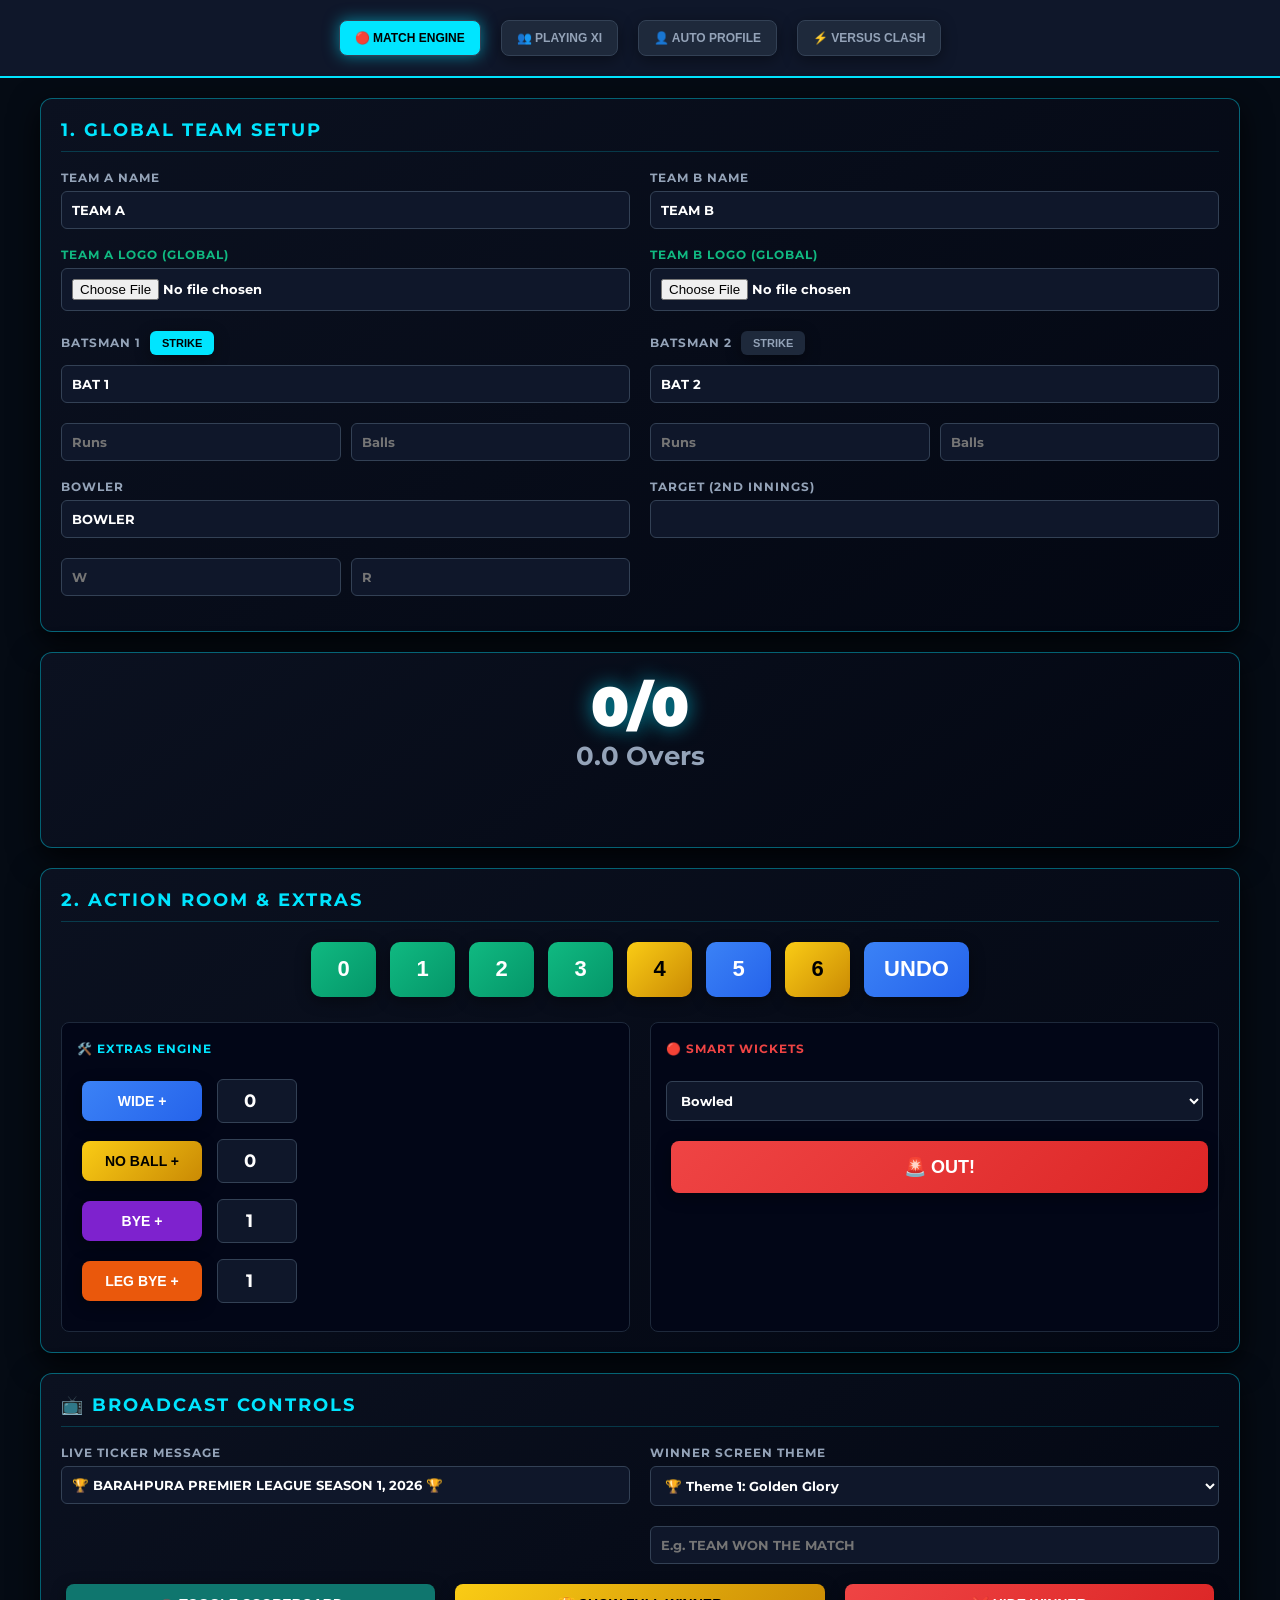
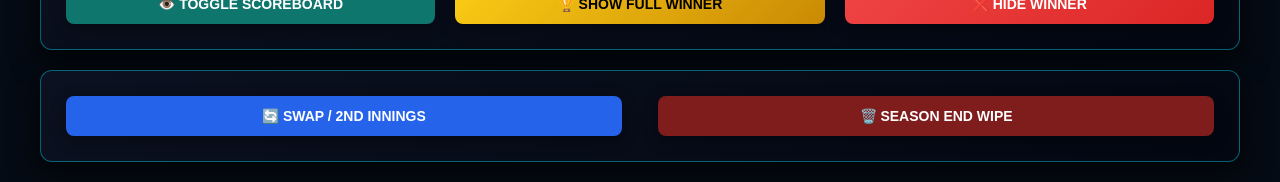
==== admin.html @ 0c788fe1 "Update admin.html" ====
<!DOCTYPE html>
<html>
<head>
<meta charset="UTF-8">
<meta name="viewport" content="width=device-width, initial-scale=1.0">
<title>BPL Director | V29 Syndicate</title>
<style>
@import url('https://fonts.googleapis.com/css2?family=Montserrat:wght@400;700;900&display=swap');
body { background: #050b14; font-family: 'Montserrat', sans-serif; color: #fff; margin: 0; padding: 0; }
.header { background: #0f172a; padding: 15px 20px; text-align: center; border-bottom: 2px solid #00e5ff; display: flex; justify-content: center; gap: 10px; flex-wrap: wrap;}
.tab-btn { background: #1e293b; color: #94a3b8; border: 1px solid #334155; padding: 10px 15px; font-weight: 900; cursor: pointer; border-radius: 8px; transition: 0.3s; text-transform: uppercase; font-size: 12px;}
.tab-btn.active { background: #00e5ff; color: #000; box-shadow: 0 0 15px rgba(0,229,255,0.5); }
.container { max-width: 1200px; margin: 20px auto; padding: 0 20px; }
.tab-content { display: none; } .tab-content.active { display: block; animation: fadeIn 0.3s; }
@keyframes fadeIn { from { opacity: 0; transform: translateY(10px); } to { opacity: 1; transform: translateY(0); } }

.card { background: linear-gradient(145deg, #0b1120, #030712); padding: 20px; border-radius: 12px; margin-bottom: 20px; border: 1px solid rgba(0, 229, 255, 0.4); box-shadow: 0 10px 30px rgba(0,0,0,0.8); }
h2 { margin-top: 0; color: #00e5ff; text-transform: uppercase; letter-spacing: 2px; border-bottom: 1px solid rgba(0, 229, 255, 0.2); padding-bottom: 10px; font-size: 18px; }
label { font-size: 12px; color: #94a3b8; text-transform: uppercase; font-weight: 700; letter-spacing: 1px; }
input, select { width: 100%; padding: 10px; margin-top: 5px; margin-bottom: 15px; background: #0f172a; color: #fff; border: 1px solid #334155; border-radius: 6px; font-weight: bold; box-sizing: border-box; font-family: 'Montserrat', sans-serif;}
.grid { display: grid; grid-template-columns: 1fr 1fr; gap: 20px; }
button { padding: 12px; margin: 5px; font-size: 14px; font-weight: 900; cursor: pointer; border: none; border-radius: 8px; text-transform: uppercase; transition: 0.2s; box-shadow: 0 4px 15px rgba(0,0,0,0.4); }
.runBtn { width: 65px; height: 55px; font-size: 22px; border-radius: 10px; }
.green { background: linear-gradient(135deg, #10b981, #059669); color: #fff; }
.red { background: linear-gradient(135deg, #ef4444, #dc2626); color: #fff; }
.blue { background: linear-gradient(135deg, #3b82f6, #2563eb); color: #fff; }
.gold { background: linear-gradient(135deg, #facc15, #ca8a04); color: #000; }
.scoreBox { font-size: 55px; font-weight: 900; color: #fff; text-shadow: 0 0 20px rgba(0, 229, 255, 0.6); }
.badge { background: #1e293b; color: #94a3b8; padding: 6px 12px; border-radius: 6px; font-size: 11px; cursor: pointer; border: none; }
.badge.active { background: #00e5ff; color: #000; }
.over-log { display: inline-block; padding: 5px 10px; background: #000; margin: 2px; border-radius: 5px; font-weight: bold; border: 1px solid #334155; }
.flex-row { display: flex; align-items: center; gap: 10px; margin-bottom: 10px; }
.flex-row input { margin: 0; width: 80px; text-align: center; font-size: 18px; }
.player-row { display: grid; grid-template-columns: 2fr 1fr; gap: 10px; align-items: center; background: #0f172a; padding: 10px; border-radius: 8px; margin-bottom: 10px; border: 1px solid #1e293b;}
.player-row input { margin-bottom: 0; }
.auto-fetch-box { background: rgba(0, 229, 255, 0.1); border: 2px dashed #00e5ff; padding: 15px; border-radius: 8px; margin-bottom: 15px; text-align: center; }
</style>
</head>
<body>

<div class="header">
    <button class="tab-btn active" onclick="switchTab('tab-live')">🔴 Match Engine</button>
    <button class="tab-btn" onclick="switchTab('tab-xi')">👥 Playing XI</button>
    <button class="tab-btn" onclick="switchTab('tab-profile')">👤 Auto Profile</button>
    <button class="tab-btn" onclick="switchTab('tab-vs')">⚡ Versus Clash</button>
</div>

<div class="container">

<!-- TAB 1: LIVE MATCH ENGINE -->
<div id="tab-live" class="tab-content active">
    <div class="card">
        <h2>1. Global Team Setup</h2>
        <div class="grid">
            <div><label>Team A Name</label><input id="teamA"><label style="color:#10b981;">Team A Logo (Global)</label><input type="file" id="teamALogo" accept="image/*"></div>
            <div><label>Team B Name</label><input id="teamB"><label style="color:#10b981;">Team B Logo (Global)</label><input type="file" id="teamBLogo" accept="image/*"></div>
        </div>
        <div class="grid">
            <div><label>Batsman 1 <button id="btnStrike1" class="badge active" onclick="setStrike(1)">STRIKE</button></label><input id="b1Name"><div style="display:flex; gap:10px;"><input id="b1Runs" type="number" placeholder="Runs"><input id="b1Balls" type="number" placeholder="Balls"></div></div>
            <div><label>Batsman 2 <button id="btnStrike2" class="badge" onclick="setStrike(2)">STRIKE</button></label><input id="b2Name"><div style="display:flex; gap:10px;"><input id="b2Runs" type="number" placeholder="Runs"><input id="b2Balls" type="number" placeholder="Balls"></div></div>
        </div>
        <div class="grid">
            <div><label>Bowler</label><input id="bowler"><div style="display:flex; gap:10px;"><input id="bowlerWickets" type="number" placeholder="W"><input id="bowlerRuns" type="number" placeholder="R"></div></div>
            <div><label>Target (2nd Innings)</label><input id="target" type="number"></div>
        </div>
    </div>

    <div class="card" style="text-align: center;">
        <div class="scoreBox" id="score">0/0</div>
        <div id="overs" style="font-size:26px; color:#94a3b8; font-weight:bold;">0.0 Overs</div>
        <div id="thisOver" style="margin-top:15px; min-height: 40px;"></div>
    </div>

    <div class="card">
        <h2>2. Action Room & Extras</h2>
        <div style="text-align: center; margin-bottom: 20px;">
            <button class="runBtn green" onclick="addRun(0)">0</button>
            <button class="runBtn green" onclick="addRun(1)">1</button>
            <button class="runBtn green" onclick="addRun(2)">2</button>
            <button class="runBtn green" onclick="addRun(3)">3</button>
            <button class="runBtn gold" onclick="addRun(4)">4</button>
            <button class="runBtn blue" onclick="addRun(5)">5</button>
            <button class="runBtn gold" onclick="addRun(6)">6</button>
            <button class="runBtn blue" style="width:auto; padding: 0 20px;" onclick="undoBall()">UNDO</button>
        </div>
        <div class="grid">
            <div style="background: #020617; padding: 15px; border-radius: 8px; border: 1px solid #1e293b;">
                <label style="color:#00e5ff;">🛠️ Extras Engine</label><br><br>
                <div class="flex-row"><button class="blue" style="width: 120px;" onclick="addSmartExtra('WD')">WIDE +</button><input type="number" id="inWD" value="0"></div>
                <div class="flex-row"><button class="gold" style="width: 120px;" onclick="addSmartExtra('NB')">NO BALL +</button><input type="number" id="inNB" value="0"></div>
                <div class="flex-row"><button class="blue" style="background:#7e22ce; width: 120px;" onclick="addSmartExtra('B')">BYE +</button><input type="number" id="inB" value="1"></div>
                <div class="flex-row"><button class="blue" style="background:#ea580c; width: 120px;" onclick="addSmartExtra('LB')">LEG BYE +</button><input type="number" id="inLB" value="1"></div>
            </div>
            <div style="background: #020617; padding: 15px; border-radius: 8px; border: 1px solid #1e293b;">
                <label style="color:#ef4444;">🔴 Smart Wickets</label><br><br>
                <select id="wicketTypeBox"><option value="BOWLED">Bowled</option><option value="CAUGHT">Caught</option><option value="LBW">LBW</option><option value="STUMPED">Stumped</option><option value="RUN OUT">Run Out</option><option value="RETIRED HURT">Retired Hurt</option></select>
                <button class="red" style="width: 100%; padding: 15px; font-size: 18px;" onclick="processWicket()">🚨 OUT!</button>
            </div>
        </div>
    </div>

    <div class="card">
        <h2>📺 Broadcast Controls</h2>
        <div class="grid">
            <div><label>Live Ticker Message</label><input id="tickerText"></div>
            <div>
                <label>WINNER SCREEN THEME</label>
                <select id="winnerTheme" onchange="matchData.winnerTheme = this.value; saveData();">
                    <option value="gold">🏆 Theme 1: Golden Glory</option>
                    <option value="cyber">🔵 Theme 2: Cyber Strike</option>
                    <option value="fire">🔴 Theme 3: Crimson Hellfire</option>
                </select>
                <input id="winnerText" placeholder="E.g. TEAM WON THE MATCH">
            </div>
        </div>
        <div style="display:flex; justify-content:space-between; flex-wrap: wrap; gap:10px;">
            <button class="blue" style="flex:1; background:#0f766e;" onclick="toggleScoreboard()">👁️ TOGGLE SCOREBOARD</button>
            <button class="gold" style="flex:1;" onclick="toggleFlag('showWinner', true)">🏆 SHOW FULL WINNER</button>
            <button class="red" style="flex:1;" onclick="toggleFlag('showWinner', false)">❌ HIDE WINNER</button>
        </div>
    </div>

    <div class="card" style="display:flex; justify-content:space-between;">
        <button class="green" style="width:48%; background:#2563eb;" onclick="startSecondInnings()">🔄 SWAP / 2ND INNINGS</button>
        <button class="red" style="width:48%; background:#7f1d1d;" onclick="seasonEndWipe()">🗑️ SEASON END WIPE</button>
    </div>
</div>

<!-- TAB 2: PLAYING XI -->
<div id="tab-xi" class="tab-content">
    <div class="card">
        <h2>Custom Header Text</h2>
        <input id="xiTopText" placeholder="E.g. TEAM PLAYING XI">
    </div>
    <div class="card">
        <div style="display:flex; justify-content:space-between; align-items:center;">
            <h2>Team A - Playing XI</h2>
            <div><button class="blue" onclick="toggleFlag('showXiA', true)">SHOW TEAM A</button></div>
        </div>
        <div id="xiA-container"></div>
    </div>
    <div class="card">
        <div style="display:flex; justify-content:space-between; align-items:center;">
            <h2>Team B - Playing XI</h2>
            <div><button class="blue" onclick="toggleFlag('showXiB', true)">SHOW TEAM B</button></div>
        </div>
        <div id="xiB-container"></div>
    </div>
    <button class="red" style="width:100%;" onclick="toggleFlag('showXiA', false); toggleFlag('showXiB', false);">❌ HIDE PLAYING XI</button>
</div>

<!-- TAB 3: PRO PROFILE -->
<div id="tab-profile" class="tab-content">
    <div class="card">
        <div style="display:flex; justify-content:space-between; align-items:center;">
            <h2>Pro Profile (Auto-Fetch Matrix)</h2>
            <div><button class="blue" onclick="toggleFlag('showProfile', true)">SHOW PROFILE</button><button class="red" onclick="toggleFlag('showProfile', false)">HIDE</button></div>
        </div>
        
        <div class="auto-fetch-box">
            <label style="color:#00e5ff; font-size:14px;">⚡ AUTO-FETCH FROM PLAYING XI ⚡</label>
            <select id="autoPlayerSelect" style="background:#020617; border-color:#00e5ff;" onchange="autoFillProfile(this.value)">
                <option value="">-- SELECT PLAYER TO AUTO FILL --</option>
            </select>
        </div>

        <div class="grid">
            <div>
                <label>Player Name (Auto-filled or Custom)</label><input id="profName">
                <label>Manual Photo Override (Optional)</label><input type="file" id="profImg" accept="image/*">
            </div>
            <div>
                <label>Stat 1</label><input id="profS1L" placeholder="Label"><input id="profS1V" placeholder="Value">
                <label>Stat 2</label><input id="profS2L" placeholder="Label"><input id="profS2V" placeholder="Value">
                <label>Stat 3</label><input id="profS3L" placeholder="Label"><input id="profS3V" placeholder="Value">
            </div>
        </div>
    </div>
</div>

<!-- TAB 4: VERSUS CLASH -->
<div id="tab-vs" class="tab-content">
    <div class="card">
         <div style="display:flex; justify-content:space-between; align-items:center;">
            <h2>Versus Clash Engine (Fully Custom)</h2>
            <div><button class="blue" onclick="toggleFlag('showVs', true)">SHOW CLASH</button><button class="red" onclick="toggleFlag('showVs', false)">HIDE</button></div>
        </div>
        <div align="center" style="margin-bottom: 15px;"><label>Center Title</label><input id="vsTitle" placeholder="E.g. CAPTAINS" style="width:50%;"></div>
        <div class="grid">
            <div style="background:#1e293b; padding:15px; border-radius:8px;">
                <h3 style="color:#a855f7;">LEFT SIDE</h3>
                <label>Custom Team Name</label><input id="vsTeamLName" placeholder="Leave blank for Global Team A">
                <label>Custom Team Logo</label><input type="file" id="vsLogoL" accept="image/*">
                <hr style="border-color:#334155; margin:15px 0;">
                <label>Player Name</label><input id="vsLeftName">
                <label>Player Photo</label><input type="file" id="vsLeftImg" accept="image/*">
            </div>
            <div style="background:#1e293b; padding:15px; border-radius:8px;">
                <h3 style="color:#ef4444;">RIGHT SIDE</h3>
                <label>Custom Team Name</label><input id="vsTeamRName" placeholder="Leave blank for Global Team B">
                <label>Custom Team Logo</label><input type="file" id="vsLogoR" accept="image/*">
                <hr style="border-color:#334155; margin:15px 0;">
                <label>Player Name</label><input id="vsRightName">
                <label>Player Photo</label><input type="file" id="vsRightImg" accept="image/*">
            </div>
        </div>
    </div>
</div>

</div>

<script>
const DB_KEY = "BPL_SYNDICATE_V29"; 
let defaultData = { 
    teamA: "TEAM A", teamB: "TEAM B", teamALogo: "", teamBLogo: "", 
    score: 0, wickets: 0, balls: 0, target: 0, innings: 1, thisOver: [], history: [], 
    b1Name: "BAT 1", b1Runs: 0, b1Balls: 0, b2Name: "BAT 2", b2Runs: 0, b2Balls: 0, onStrike: 1, 
    bowler: "BOWLER", bowlerRuns: 0, bowlerWickets: 0, flashEvent: "", flashId: 0, 
    winnerText: "", showWinner: false, winnerTheme: "gold", showScoreboard: true, tickerText: "🏆 BARAHPURA PREMIER LEAGUE SEASON 1, 2026 🏆",
    
    showXiA: false, showXiB: false, xiTopText: "TEAM PLAYING XI",
    xiA: Array(11).fill({name: "", img: ""}), xiB: Array(11).fill({name: "", img: ""}),
    
    showProfile: false, profName: "BABAR", profImg: "", profS1L: "MATCHES", profS1V: "0", profS2L: "RUNS", profS2V: "0", profS3L: "STRIKE RATE", profS3V: "0",
    
    showVs: false, vsTitle: "CAPTAINS", vsTeamLName: "", vsLogoL: "", vsLeftName: "", vsLeftImg: "", vsTeamRName: "", vsLogoR: "", vsRightName: "", vsRightImg: ""
};

let matchData;
try { let saved = localStorage.getItem(DB_KEY); matchData = saved ? JSON.parse(saved) : JSON.parse(JSON.stringify(defaultData)); } catch(e) { matchData = JSON.parse(JSON.stringify(defaultData)); }

function saveData() { try { localStorage.setItem(DB_KEY, JSON.stringify(matchData)); } catch(e) { alert("🚨 Error: Storage Limit Reached!"); } }

function switchTab(tabId) {
    document.querySelectorAll('.tab-content').forEach(t => t.classList.remove('active'));
    document.querySelectorAll('.tab-btn').forEach(t => t.classList.remove('active'));
    document.getElementById(tabId).classList.add('active');
    event.currentTarget.classList.add('active');
    
    // Auto-populate the dropdown when Profile tab opens
    if(tabId === 'tab-profile') populateProfileDropdown();
}

// 💥 AUTO-FETCH MATRIX LOGIC 💥
function populateProfileDropdown() {
    let sel = document.getElementById("autoPlayerSelect");
    let html = `<option value="">-- SELECT PLAYER TO AUTO FILL --</option>`;
    matchData.xiA.forEach((p, i) => { if(p.name) html += `<option value="A-${i}">${matchData.teamA} - ${p.name}</option>`; });
    matchData.xiB.forEach((p, i) => { if(p.name) html += `<option value="B-${i}">${matchData.teamB} - ${p.name}</option>`; });
    sel.innerHTML = html;
}

function autoFillProfile(val) {
    if(!val) return;
    let parts = val.split('-');
    let team = parts[0]; let index = parseInt(parts[1]);
    let player = (team === 'A') ? matchData.xiA[index] : matchData.xiB[index];
    
    if(player) {
        matchData.profName = player.name;
        matchData.profImg = player.img; // Copies base64 directly
        document.getElementById("profName").value = player.name;
        saveData();
    }
}

// Compression Engine
function compressImage(file, callback, maxSize=250) {
    const reader = new FileReader(); reader.onload = (e) => {
        const img = new Image(); img.onload = () => {
            const canvas = document.createElement("canvas"); let w = img.width, h = img.height;
            if(w > h && w > maxSize) { h *= maxSize / w; w = maxSize; } else if (h > maxSize) { w *= maxSize / h; h = maxSize; }
            canvas.width = w; canvas.height = h; canvas.getContext("2d").drawImage(img, 0, 0, w, h);
            callback(canvas.toDataURL("image/webp", 0.6));
        }; img.src = e.target.result;
    }; reader.readAsDataURL(file);
}

function renderXiInputs() {
    ['A', 'B'].forEach(t => {
        let html = "";
        for(let i=0; i<11; i++) { html += `<div class="player-row"><input type="text" placeholder="Player ${i+1}" value="${matchData['xi'+t][i].name}" oninput="updateXi('${t}', ${i}, 'name', this.value)"><input type="file" accept="image/*" onchange="handleXiImg(this, '${t}', ${i})"></div>`; }
        document.getElementById(`xi${t}-container`).innerHTML = html;
    });
}
function updateXi(team, index, key, value) { matchData['xi'+team][index][key] = value; saveData(); }
function handleXiImg(input, team, index) { if(input.files[0]) compressImage(input.files[0], (base64) => { updateXi(team, index, 'img', base64); }, 150); }

function saveHistory() { 
    let snap = JSON.parse(JSON.stringify(matchData)); delete snap.history; 
    snap.xiA = []; snap.xiB = []; snap.profImg = ""; snap.vsLeftImg = ""; snap.vsRightImg = ""; snap.teamALogo = ""; snap.teamBLogo = ""; snap.vsLogoL = ""; snap.vsLogoR = "";
    matchData.history.push(snap); if(matchData.history.length > 8) matchData.history.shift(); 
}

function getOvers() { return Math.floor(matchData.balls / 6) + "." + (matchData.balls % 6); }
function rotateStrike() { matchData.onStrike = matchData.onStrike === 1 ? 2 : 1; }
function triggerAnimation(type) { matchData.flashEvent = type; matchData.flashId = Date.now(); }
function checkAndClearOver() { let legal = matchData.thisOver.filter(b => !String(b).includes("WD") && !String(b).includes("NB")).length; if (legal >= 6) matchData.thisOver = []; }

function addRun(run) { saveHistory(); checkAndClearOver(); run = parseInt(run); matchData.score += run; matchData.bowlerRuns += run; matchData.balls++; matchData.thisOver.push(run); if(matchData.onStrike === 1) { matchData.b1Runs += run; matchData.b1Balls++; } else { matchData.b2Runs += run; matchData.b2Balls++; } if(run === 4 || run === 6) triggerAnimation(run); if(run % 2 !== 0) rotateStrike(); if(matchData.balls > 0 && matchData.balls % 6 === 0) rotateStrike(); updateUI(); }
function processWicket() { saveHistory(); checkAndClearOver(); let wType = document.getElementById("wicketTypeBox").value; matchData.wickets++; matchData.balls++; matchData.thisOver.push("W"); if(matchData.onStrike === 1) matchData.b1Balls++; else matchData.b2Balls++; if(wType !== "RUN OUT" && wType !== "RETIRED HURT") matchData.bowlerWickets++; triggerAnimation(wType); if(matchData.balls > 0 && matchData.balls % 6 === 0) rotateStrike(); updateUI(); }
function addSmartExtra(type) { saveHistory(); checkAndClearOver(); let extraRuns = parseInt(document.getElementById("in" + type).value) || 0; if(type === 'WD') { let total = 1 + extraRuns; matchData.score += total; matchData.bowlerRuns += total; matchData.thisOver.push(extraRuns > 0 ? `WD+${extraRuns}` : `WD`); if(extraRuns % 2 !== 0) rotateStrike(); triggerAnimation('WIDE'); } else if(type === 'NB') { let total = 1 + extraRuns; matchData.score += total; matchData.bowlerRuns += total; matchData.thisOver.push(extraRuns > 0 ? `NB+${extraRuns}` : `NB`); if(extraRuns % 2 !== 0) rotateStrike(); triggerAnimation('NO BALL'); } else if(type === 'B' || type === 'LB') { matchData.score += extraRuns; matchData.balls++; matchData.thisOver.push(`${extraRuns}${type}`); if(matchData.onStrike === 1) matchData.b1Balls++; else matchData.b2Balls++; if(extraRuns % 2 !== 0) rotateStrike(); if(matchData.balls > 0 && matchData.balls % 6 === 0) rotateStrike(); } updateUI(); }
function undoBall() { if(matchData.history.length === 0) return; let hist = matchData.history; let old = { teamALogo: matchData.teamALogo, teamBLogo: matchData.teamBLogo, xiA: matchData.xiA, xiB: matchData.xiB, profImg: matchData.profImg, vsLeftImg: matchData.vsLeftImg, vsRightImg: matchData.vsRightImg, vsLogoL: matchData.vsLogoL, vsLogoR: matchData.vsLogoR }; matchData = hist.pop(); Object.assign(matchData, old); matchData.history = hist; updateUI(); }

function startSecondInnings() { if(!confirm("Start 2nd Innings?")) return; saveHistory(); let tA = matchData.teamA, tB = matchData.teamB, lA = matchData.teamALogo, lB = matchData.teamBLogo; matchData.teamA = tB; matchData.teamB = tA; matchData.teamALogo = lB; matchData.teamBLogo = lA; matchData.target = matchData.score + 1; matchData.score = 0; matchData.wickets = 0; matchData.balls = 0; matchData.b1Runs = 0; matchData.b1Balls = 0; matchData.b2Runs = 0; matchData.b2Balls = 0; matchData.bowlerRuns = 0; matchData.bowlerWickets = 0; matchData.innings = 2; matchData.thisOver = []; matchData.showWinner = false; updateUI(); }
function seasonEndWipe() { if(confirm("🚨 WARNING: Season End Data Wipe. Pakka?")) { localStorage.clear(); location.reload(); } }

function setStrike(n) { matchData.onStrike = n; updateUI(); }
function toggleScoreboard() { matchData.showScoreboard = !matchData.showScoreboard; updateUI(); }
function toggleFlag(flag, state) { if(state && (flag === 'showXiA' || flag === 'showXiB' || flag === 'showVs' || flag === 'showWinner' || flag === 'showProfile')) { matchData.showXiA = false; matchData.showXiB = false; matchData.showVs = false; matchData.showWinner = false; matchData.showProfile = false; } matchData[flag] = state; updateUI(); }

function updateUI() {
    document.getElementById("score").innerText = matchData.score + "/" + matchData.wickets;
    document.getElementById("overs").innerText = getOvers() + " Overs";
    let html = ""; matchData.thisOver.forEach(b => html += `<span class="over-log">${b}</span>`); document.getElementById("thisOver").innerHTML = html;
    
    ["teamA", "teamB", "b1Name", "b1Runs", "b1Balls", "b2Name", "b2Runs", "b2Balls", "bowler", "bowlerRuns", "bowlerWickets", "target", "winnerText", "winnerTheme", "tickerText", "xiTopText", "profName", "profS1L", "profS1V", "profS2L", "profS2V", "profS3L", "profS3V", "vsTitle", "vsTeamLName", "vsLeftName", "vsTeamRName", "vsRightName"].forEach(id => { 
        let el = document.getElementById(id); if(el && document.activeElement !== el) el.value = matchData[id] || ""; 
    });
    document.getElementById("btnStrike1").className = matchData.onStrike===1 ? "badge active" : "badge";
    document.getElementById("btnStrike2").className = matchData.onStrike===2 ? "badge active" : "badge";
    saveData();
}

document.addEventListener("DOMContentLoaded", () => {
    updateUI(); renderXiInputs();
    ["teamA", "teamB", "b1Name", "b1Runs", "b1Balls", "b2Name", "b2Runs", "b2Balls", "bowler", "bowlerRuns", "bowlerWickets", "target", "winnerText", "tickerText", "xiTopText", "profName", "profS1L", "profS1V", "profS2L", "profS2V", "profS3L", "profS3V", "vsTitle", "vsTeamLName", "vsLeftName", "vsTeamRName", "vsRightName"].forEach(id => {
        document.getElementById(id).addEventListener("input", e => { matchData[id] = e.target.type === 'number' ? (parseInt(e.target.value)||0) : e.target.value; saveData(); });
    });
    
    ["teamALogo", "teamBLogo", "profImg", "vsLeftImg", "vsRightImg", "vsLogoL", "vsLogoR"].forEach(id => {
        let el = document.getElementById(id); if(!el) return;
        el.addEventListener("change", e => { if(e.target.files[0]) compressImage(e.target.files[0], base64 => { matchData[id] = base64; saveData(); }, 350); });
    });
});
</script>
</body>
</html>
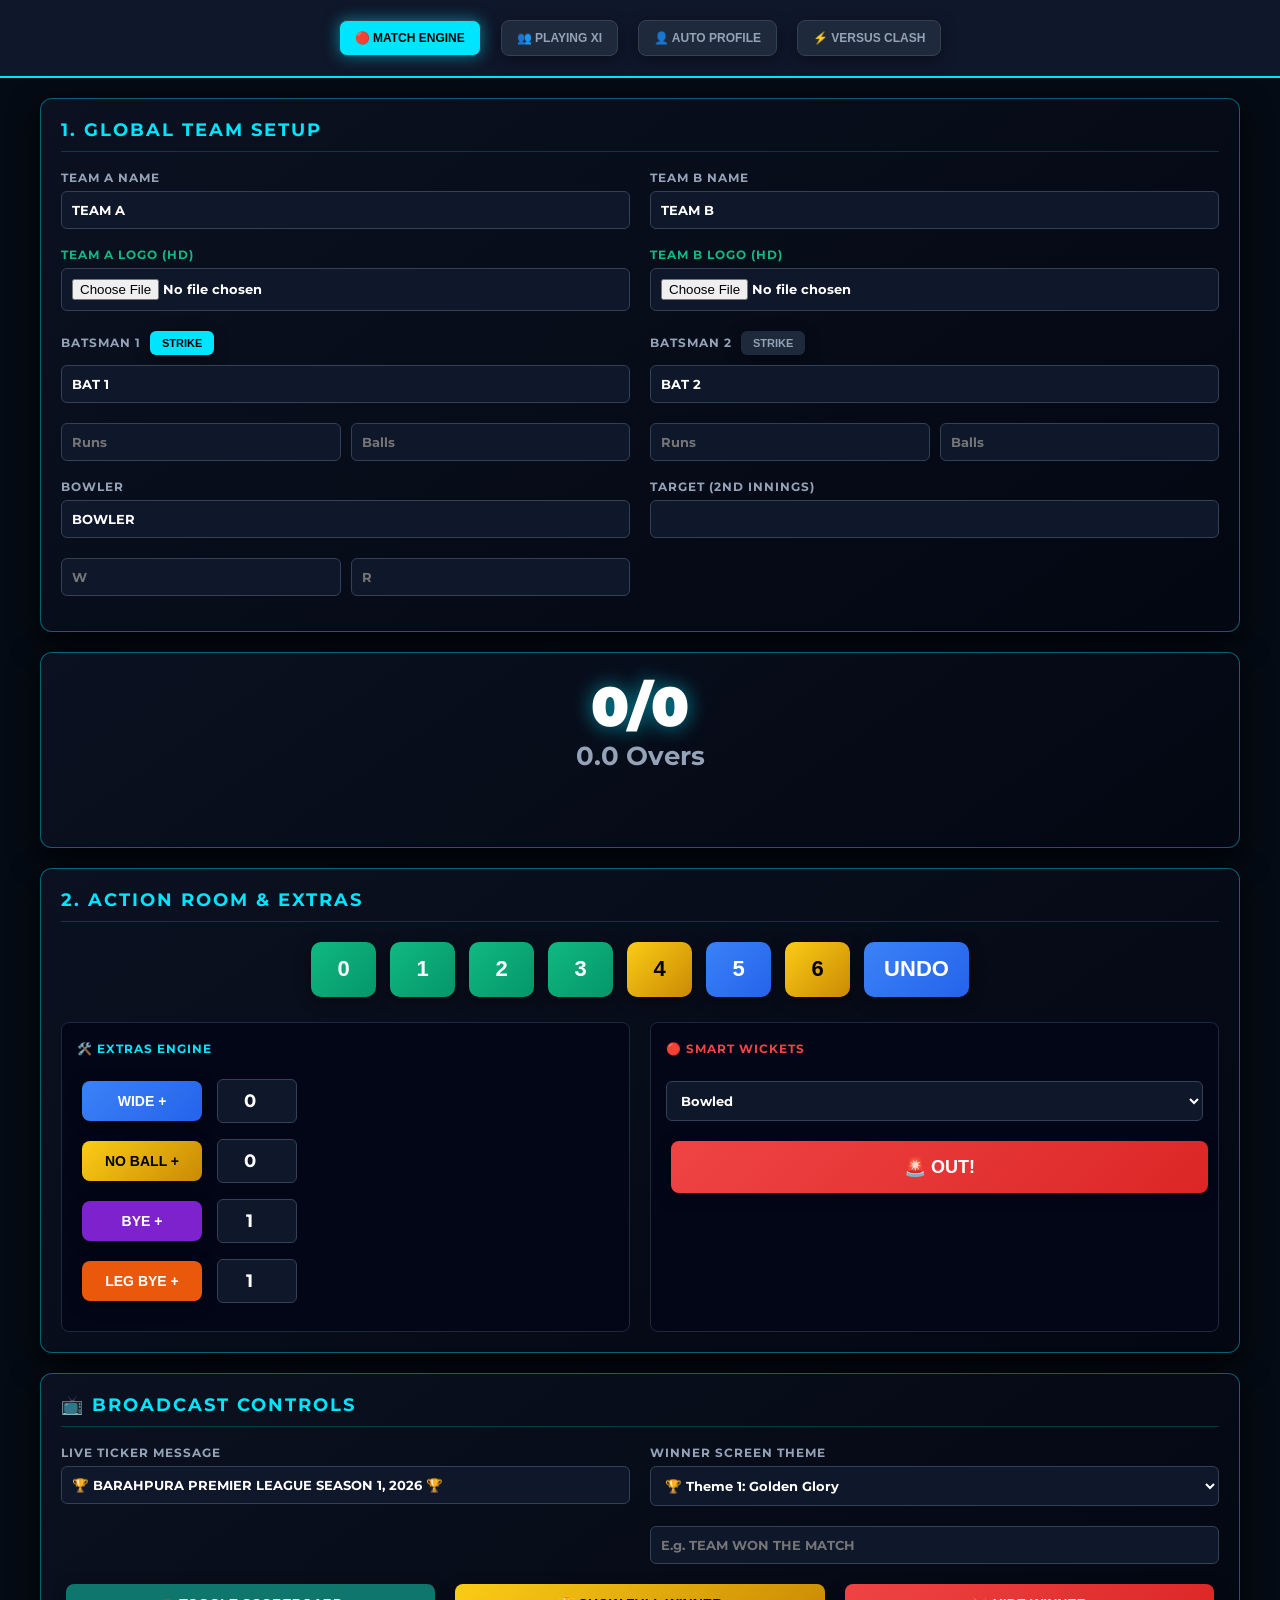
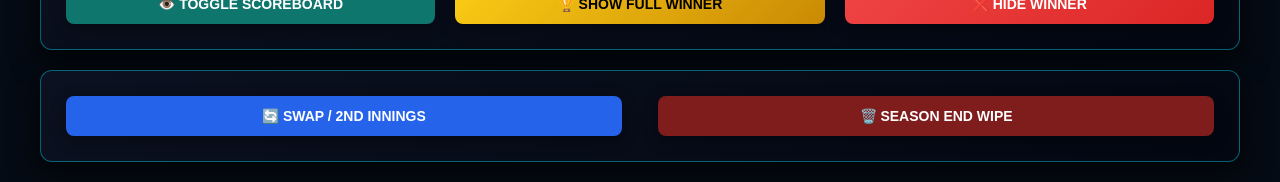
==== commit 56ae76bb: "Update admin.html" ====
--- a/admin.html
+++ b/admin.html
@@ -3,7 +3,7 @@
 <head>
 <meta charset="UTF-8">
 <meta name="viewport" content="width=device-width, initial-scale=1.0">
-<title>BPL Director | V29 Syndicate</title>
+<title>BPL Director | V30 HD Infinity</title>
 <style>
 @import url('https://fonts.googleapis.com/css2?family=Montserrat:wght@400;700;900&display=swap');
 body { background: #050b14; font-family: 'Montserrat', sans-serif; color: #fff; margin: 0; padding: 0; }
@@ -33,7 +33,7 @@
 .flex-row input { margin: 0; width: 80px; text-align: center; font-size: 18px; }
 .player-row { display: grid; grid-template-columns: 2fr 1fr; gap: 10px; align-items: center; background: #0f172a; padding: 10px; border-radius: 8px; margin-bottom: 10px; border: 1px solid #1e293b;}
 .player-row input { margin-bottom: 0; }
-.auto-fetch-box { background: rgba(0, 229, 255, 0.1); border: 2px dashed #00e5ff; padding: 15px; border-radius: 8px; margin-bottom: 15px; text-align: center; }
+.auto-fetch-box { background: rgba(0, 229, 255, 0.1); border: 2px dashed #00e5ff; padding: 15px; border-radius: 8px; margin-bottom: 15px; }
 </style>
 </head>
 <body>
@@ -52,8 +52,8 @@
     <div class="card">
         <h2>1. Global Team Setup</h2>
         <div class="grid">
-            <div><label>Team A Name</label><input id="teamA"><label style="color:#10b981;">Team A Logo (Global)</label><input type="file" id="teamALogo" accept="image/*"></div>
-            <div><label>Team B Name</label><input id="teamB"><label style="color:#10b981;">Team B Logo (Global)</label><input type="file" id="teamBLogo" accept="image/*"></div>
+            <div><label>Team A Name</label><input id="teamA"><label style="color:#10b981;">Team A Logo (HD)</label><input type="file" id="teamALogo" accept="image/*"></div>
+            <div><label>Team B Name</label><input id="teamB"><label style="color:#10b981;">Team B Logo (HD)</label><input type="file" id="teamBLogo" accept="image/*"></div>
         </div>
         <div class="grid">
             <div><label>Batsman 1 <button id="btnStrike1" class="badge active" onclick="setStrike(1)">STRIKE</button></label><input id="b1Name"><div style="display:flex; gap:10px;"><input id="b1Runs" type="number" placeholder="Runs"><input id="b1Balls" type="number" placeholder="Balls"></div></div>
@@ -135,39 +135,53 @@
     <div class="card">
         <div style="display:flex; justify-content:space-between; align-items:center;">
             <h2>Team A - Playing XI</h2>
-            <div><button class="blue" onclick="toggleFlag('showXiA', true)">SHOW TEAM A</button></div>
+            <div>
+                <button class="blue" onclick="toggleFlag('showXiA', true)">SHOW TEAM A</button>
+                <button class="red" onclick="toggleFlag('showXiA', false)">HIDE</button>
+            </div>
         </div>
         <div id="xiA-container"></div>
     </div>
     <div class="card">
         <div style="display:flex; justify-content:space-between; align-items:center;">
             <h2>Team B - Playing XI</h2>
-            <div><button class="blue" onclick="toggleFlag('showXiB', true)">SHOW TEAM B</button></div>
+            <div>
+                <button class="blue" onclick="toggleFlag('showXiB', true)">SHOW TEAM B</button>
+                <button class="red" onclick="toggleFlag('showXiB', false)">HIDE</button>
+            </div>
         </div>
         <div id="xiB-container"></div>
     </div>
-    <button class="red" style="width:100%;" onclick="toggleFlag('showXiA', false); toggleFlag('showXiB', false);">❌ HIDE PLAYING XI</button>
 </div>
 
 <!-- TAB 3: PRO PROFILE -->
 <div id="tab-profile" class="tab-content">
     <div class="card">
         <div style="display:flex; justify-content:space-between; align-items:center;">
-            <h2>Pro Profile (Auto-Fetch Matrix)</h2>
+            <h2>Pro Profile (Dual Auto-Fetch)</h2>
             <div><button class="blue" onclick="toggleFlag('showProfile', true)">SHOW PROFILE</button><button class="red" onclick="toggleFlag('showProfile', false)">HIDE</button></div>
         </div>
         
-        <div class="auto-fetch-box">
-            <label style="color:#00e5ff; font-size:14px;">⚡ AUTO-FETCH FROM PLAYING XI ⚡</label>
-            <select id="autoPlayerSelect" style="background:#020617; border-color:#00e5ff;" onchange="autoFillProfile(this.value)">
-                <option value="">-- SELECT PLAYER TO AUTO FILL --</option>
-            </select>
+        <!-- 💥 SPLIT DUAL DROPDOWNS FOR AUTO FETCH 💥 -->
+        <div class="auto-fetch-box grid">
+            <div>
+                <label style="color:#00e5ff; font-size:14px;">⚡ FETCH FROM TEAM A ⚡</label>
+                <select id="autoPlayerSelectA" style="background:#020617; border-color:#00e5ff;" onchange="autoFillProfile(this.value, 'A')">
+                    <option value="">-- SELECT TEAM A PLAYER --</option>
+                </select>
+            </div>
+            <div>
+                <label style="color:#facc15; font-size:14px;">⚡ FETCH FROM TEAM B ⚡</label>
+                <select id="autoPlayerSelectB" style="background:#020617; border-color:#facc15;" onchange="autoFillProfile(this.value, 'B')">
+                    <option value="">-- SELECT TEAM B PLAYER --</option>
+                </select>
+            </div>
         </div>
 
         <div class="grid">
             <div>
                 <label>Player Name (Auto-filled or Custom)</label><input id="profName">
-                <label>Manual Photo Override (Optional)</label><input type="file" id="profImg" accept="image/*">
+                <label>Manual HD Photo Override (Optional)</label><input type="file" id="profImg" accept="image/*">
             </div>
             <div>
                 <label>Stat 1</label><input id="profS1L" placeholder="Label"><input id="profS1V" placeholder="Value">
@@ -182,7 +196,7 @@
 <div id="tab-vs" class="tab-content">
     <div class="card">
          <div style="display:flex; justify-content:space-between; align-items:center;">
-            <h2>Versus Clash Engine (Fully Custom)</h2>
+            <h2>Versus Clash Engine (Fully Custom HD)</h2>
             <div><button class="blue" onclick="toggleFlag('showVs', true)">SHOW CLASH</button><button class="red" onclick="toggleFlag('showVs', false)">HIDE</button></div>
         </div>
         <div align="center" style="margin-bottom: 15px;"><label>Center Title</label><input id="vsTitle" placeholder="E.g. CAPTAINS" style="width:50%;"></div>
@@ -190,18 +204,18 @@
             <div style="background:#1e293b; padding:15px; border-radius:8px;">
                 <h3 style="color:#a855f7;">LEFT SIDE</h3>
                 <label>Custom Team Name</label><input id="vsTeamLName" placeholder="Leave blank for Global Team A">
-                <label>Custom Team Logo</label><input type="file" id="vsLogoL" accept="image/*">
+                <label>Custom Team Logo (HD)</label><input type="file" id="vsLogoL" accept="image/*">
                 <hr style="border-color:#334155; margin:15px 0;">
                 <label>Player Name</label><input id="vsLeftName">
-                <label>Player Photo</label><input type="file" id="vsLeftImg" accept="image/*">
+                <label>Player Photo (HD)</label><input type="file" id="vsLeftImg" accept="image/*">
             </div>
             <div style="background:#1e293b; padding:15px; border-radius:8px;">
                 <h3 style="color:#ef4444;">RIGHT SIDE</h3>
                 <label>Custom Team Name</label><input id="vsTeamRName" placeholder="Leave blank for Global Team B">
-                <label>Custom Team Logo</label><input type="file" id="vsLogoR" accept="image/*">
+                <label>Custom Team Logo (HD)</label><input type="file" id="vsLogoR" accept="image/*">
                 <hr style="border-color:#334155; margin:15px 0;">
                 <label>Player Name</label><input id="vsRightName">
-                <label>Player Photo</label><input type="file" id="vsRightImg" accept="image/*">
+                <label>Player Photo (HD)</label><input type="file" id="vsRightImg" accept="image/*">
             </div>
         </div>
     </div>
@@ -210,7 +224,7 @@
 </div>
 
 <script>
-const DB_KEY = "BPL_SYNDICATE_V29"; 
+const DB_KEY = "BPL_HD_V30"; 
 let defaultData = { 
     teamA: "TEAM A", teamB: "TEAM B", teamALogo: "", teamBLogo: "", 
     score: 0, wickets: 0, balls: 0, target: 0, innings: 1, thisOver: [], history: [], 
@@ -229,49 +243,48 @@
 let matchData;
 try { let saved = localStorage.getItem(DB_KEY); matchData = saved ? JSON.parse(saved) : JSON.parse(JSON.stringify(defaultData)); } catch(e) { matchData = JSON.parse(JSON.stringify(defaultData)); }
 
-function saveData() { try { localStorage.setItem(DB_KEY, JSON.stringify(matchData)); } catch(e) { alert("🚨 Error: Storage Limit Reached!"); } }
+function saveData() { try { localStorage.setItem(DB_KEY, JSON.stringify(matchData)); } catch(e) { alert("🚨 ERROR: Storage Full!"); } }
 
 function switchTab(tabId) {
     document.querySelectorAll('.tab-content').forEach(t => t.classList.remove('active'));
     document.querySelectorAll('.tab-btn').forEach(t => t.classList.remove('active'));
     document.getElementById(tabId).classList.add('active');
     event.currentTarget.classList.add('active');
-    
-    // Auto-populate the dropdown when Profile tab opens
     if(tabId === 'tab-profile') populateProfileDropdown();
 }
 
-// 💥 AUTO-FETCH MATRIX LOGIC 💥
+// 💥 DUAL DROPDOWN LOGIC 💥
 function populateProfileDropdown() {
-    let sel = document.getElementById("autoPlayerSelect");
-    let html = `<option value="">-- SELECT PLAYER TO AUTO FILL --</option>`;
-    matchData.xiA.forEach((p, i) => { if(p.name) html += `<option value="A-${i}">${matchData.teamA} - ${p.name}</option>`; });
-    matchData.xiB.forEach((p, i) => { if(p.name) html += `<option value="B-${i}">${matchData.teamB} - ${p.name}</option>`; });
-    sel.innerHTML = html;
-}
-
-function autoFillProfile(val) {
-    if(!val) return;
-    let parts = val.split('-');
-    let team = parts[0]; let index = parseInt(parts[1]);
+    let selA = document.getElementById("autoPlayerSelectA");
+    let htmlA = `<option value="">-- SELECT TEAM A PLAYER --</option>`;
+    matchData.xiA.forEach((p, i) => { if(p.name) htmlA += `<option value="${i}">${p.name}</option>`; });
+    selA.innerHTML = htmlA;
+
+    let selB = document.getElementById("autoPlayerSelectB");
+    let htmlB = `<option value="">-- SELECT TEAM B PLAYER --</option>`;
+    matchData.xiB.forEach((p, i) => { if(p.name) htmlB += `<option value="${i}">${p.name}</option>`; });
+    selB.innerHTML = htmlB;
+}
+
+function autoFillProfile(index, team) {
+    if(index === "") return;
     let player = (team === 'A') ? matchData.xiA[index] : matchData.xiB[index];
-    
     if(player) {
         matchData.profName = player.name;
-        matchData.profImg = player.img; // Copies base64 directly
+        matchData.profImg = player.img; 
         document.getElementById("profName").value = player.name;
         saveData();
     }
 }
 
-// Compression Engine
-function compressImage(file, callback, maxSize=250) {
+// 💥 RESOLUTION UPGRADED FOR HD QUALITY 💥
+function compressImage(file, callback, maxSize=600) {
     const reader = new FileReader(); reader.onload = (e) => {
         const img = new Image(); img.onload = () => {
             const canvas = document.createElement("canvas"); let w = img.width, h = img.height;
             if(w > h && w > maxSize) { h *= maxSize / w; w = maxSize; } else if (h > maxSize) { w *= maxSize / h; h = maxSize; }
             canvas.width = w; canvas.height = h; canvas.getContext("2d").drawImage(img, 0, 0, w, h);
-            callback(canvas.toDataURL("image/webp", 0.6));
+            callback(canvas.toDataURL("image/webp", 0.85)); // High Quality WebP
         }; img.src = e.target.result;
     }; reader.readAsDataURL(file);
 }
@@ -284,7 +297,8 @@
     });
 }
 function updateXi(team, index, key, value) { matchData['xi'+team][index][key] = value; saveData(); }
-function handleXiImg(input, team, index) { if(input.files[0]) compressImage(input.files[0], (base64) => { updateXi(team, index, 'img', base64); }, 150); }
+// XI Images compressed a bit more to save space
+function handleXiImg(input, team, index) { if(input.files[0]) compressImage(input.files[0], (base64) => { updateXi(team, index, 'img', base64); }, 300); }
 
 function saveHistory() { 
     let snap = JSON.parse(JSON.stringify(matchData)); delete snap.history; 
@@ -328,9 +342,10 @@
         document.getElementById(id).addEventListener("input", e => { matchData[id] = e.target.type === 'number' ? (parseInt(e.target.value)||0) : e.target.value; saveData(); });
     });
     
+    // HD IMAGE SIZES (600px)
     ["teamALogo", "teamBLogo", "profImg", "vsLeftImg", "vsRightImg", "vsLogoL", "vsLogoR"].forEach(id => {
         let el = document.getElementById(id); if(!el) return;
-        el.addEventListener("change", e => { if(e.target.files[0]) compressImage(e.target.files[0], base64 => { matchData[id] = base64; saveData(); }, 350); });
+        el.addEventListener("change", e => { if(e.target.files[0]) compressImage(e.target.files[0], base64 => { matchData[id] = base64; saveData(); }, 600); });
     });
 });
 </script>
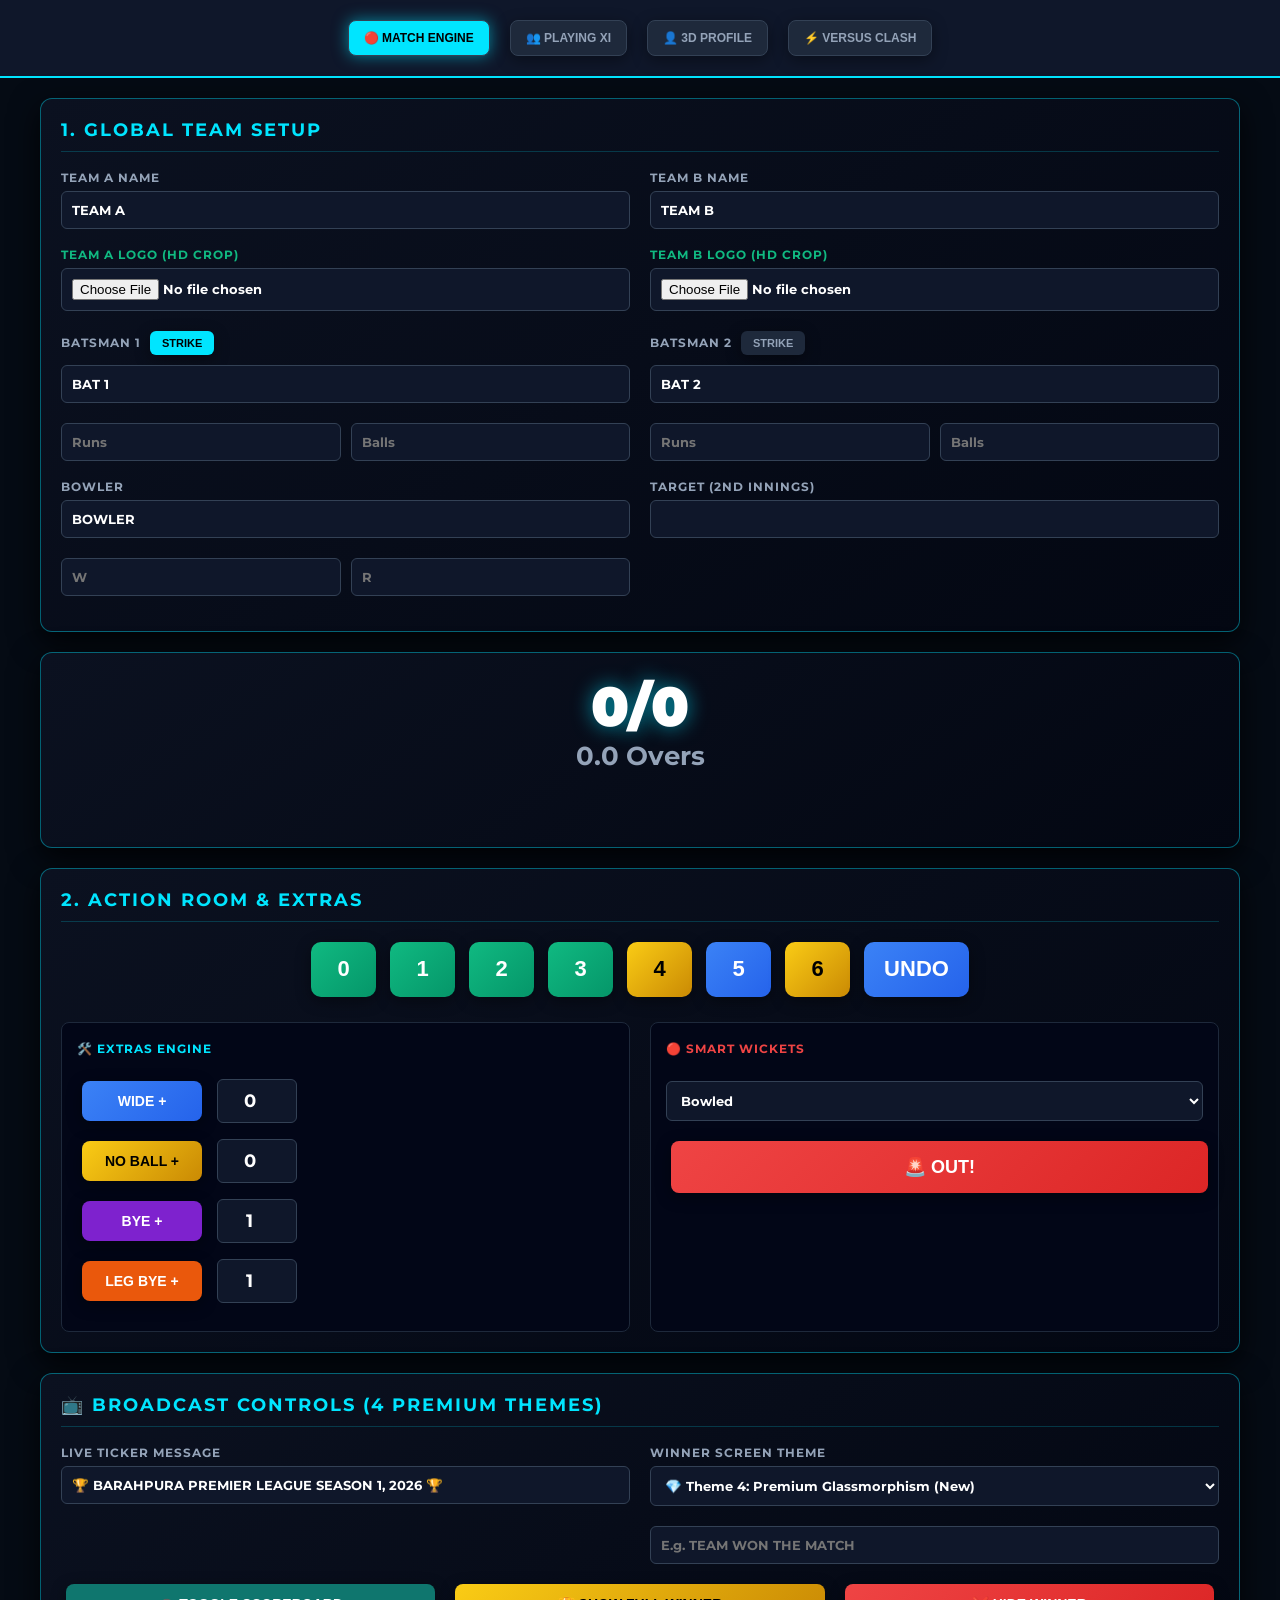
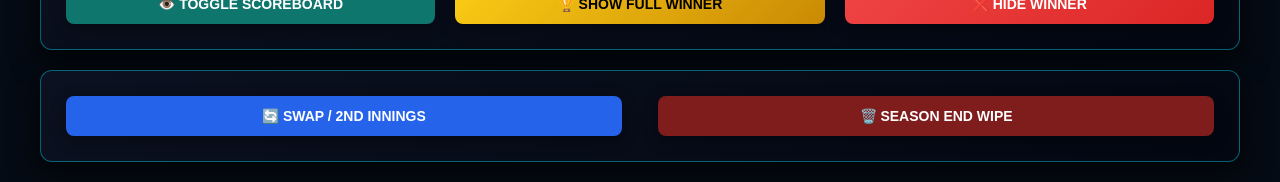
==== commit 1d31eeb8: "Update admin.html" ====
--- a/admin.html
+++ b/admin.html
@@ -3,7 +3,11 @@
 <head>
 <meta charset="UTF-8">
 <meta name="viewport" content="width=device-width, initial-scale=1.0">
-<title>BPL Director | V30 HD Infinity</title>
+<title>BPL Director | V32 Studio</title>
+<!-- Cropper.js for HD Cropping -->
+<link href="https://cdnjs.cloudflare.com/ajax/libs/cropperjs/1.5.13/cropper.min.css" rel="stylesheet">
+<script src="https://cdnjs.cloudflare.com/ajax/libs/cropperjs/1.5.13/cropper.min.js"></script>
+
 <style>
 @import url('https://fonts.googleapis.com/css2?family=Montserrat:wght@400;700;900&display=swap');
 body { background: #050b14; font-family: 'Montserrat', sans-serif; color: #fff; margin: 0; padding: 0; }
@@ -34,14 +38,29 @@
 .player-row { display: grid; grid-template-columns: 2fr 1fr; gap: 10px; align-items: center; background: #0f172a; padding: 10px; border-radius: 8px; margin-bottom: 10px; border: 1px solid #1e293b;}
 .player-row input { margin-bottom: 0; }
 .auto-fetch-box { background: rgba(0, 229, 255, 0.1); border: 2px dashed #00e5ff; padding: 15px; border-radius: 8px; margin-bottom: 15px; }
+
+/* CROPPER MODAL CSS */
+#cropModal { display: none; position: fixed; top: 0; left: 0; width: 100vw; height: 100vh; background: rgba(0,0,0,0.95); z-index: 9999; flex-direction: column; align-items: center; justify-content: center; }
+#cropContainer { width: 90%; max-width: 600px; height: 60vh; background: #000; }
+.crop-controls { margin-top: 20px; display: flex; gap: 10px; }
 </style>
 </head>
 <body>
 
+<!-- HD STUDIO CROPPER MODAL -->
+<div id="cropModal">
+    <h2 style="color:#00e5ff;">✂️ STUDIO CROPPER: SET PERFECT FRAME</h2>
+    <div id="cropContainer"><img id="cropImage" src="" style="max-width: 100%;"></div>
+    <div class="crop-controls">
+        <button class="red" onclick="closeCropper()">❌ CANCEL</button>
+        <button class="green" onclick="saveCrop()">✅ SAVE CROP (HD)</button>
+    </div>
+</div>
+
 <div class="header">
     <button class="tab-btn active" onclick="switchTab('tab-live')">🔴 Match Engine</button>
     <button class="tab-btn" onclick="switchTab('tab-xi')">👥 Playing XI</button>
-    <button class="tab-btn" onclick="switchTab('tab-profile')">👤 Auto Profile</button>
+    <button class="tab-btn" onclick="switchTab('tab-profile')">👤 3D Profile</button>
     <button class="tab-btn" onclick="switchTab('tab-vs')">⚡ Versus Clash</button>
 </div>
 
@@ -52,8 +71,8 @@
     <div class="card">
         <h2>1. Global Team Setup</h2>
         <div class="grid">
-            <div><label>Team A Name</label><input id="teamA"><label style="color:#10b981;">Team A Logo (HD)</label><input type="file" id="teamALogo" accept="image/*"></div>
-            <div><label>Team B Name</label><input id="teamB"><label style="color:#10b981;">Team B Logo (HD)</label><input type="file" id="teamBLogo" accept="image/*"></div>
+            <div><label>Team A Name</label><input id="teamA"><label style="color:#10b981;">Team A Logo (HD Crop)</label><input type="file" onchange="triggerCrop(this, base64 => { matchData.teamALogo = base64; saveData(); })" accept="image/*"></div>
+            <div><label>Team B Name</label><input id="teamB"><label style="color:#10b981;">Team B Logo (HD Crop)</label><input type="file" onchange="triggerCrop(this, base64 => { matchData.teamBLogo = base64; saveData(); })" accept="image/*"></div>
         </div>
         <div class="grid">
             <div><label>Batsman 1 <button id="btnStrike1" class="badge active" onclick="setStrike(1)">STRIKE</button></label><input id="b1Name"><div style="display:flex; gap:10px;"><input id="b1Runs" type="number" placeholder="Runs"><input id="b1Balls" type="number" placeholder="Balls"></div></div>
@@ -100,15 +119,16 @@
     </div>
 
     <div class="card">
-        <h2>📺 Broadcast Controls</h2>
+        <h2>📺 Broadcast Controls (4 Premium Themes)</h2>
         <div class="grid">
             <div><label>Live Ticker Message</label><input id="tickerText"></div>
             <div>
                 <label>WINNER SCREEN THEME</label>
                 <select id="winnerTheme" onchange="matchData.winnerTheme = this.value; saveData();">
-                    <option value="gold">🏆 Theme 1: Golden Glory</option>
-                    <option value="cyber">🔵 Theme 2: Cyber Strike</option>
-                    <option value="fire">🔴 Theme 3: Crimson Hellfire</option>
+                    <option value="gold">🏆 Theme 1: Golden Glory (Particles)</option>
+                    <option value="cyber">🔵 Theme 2: Cyber Strike (Glitch)</option>
+                    <option value="fire">🔴 Theme 3: Crimson Hellfire (Pulse)</option>
+                    <option value="glass">💎 Theme 4: Premium Glassmorphism (New)</option>
                 </select>
                 <input id="winnerText" placeholder="E.g. TEAM WON THE MATCH">
             </div>
@@ -132,37 +152,37 @@
         <h2>Custom Header Text</h2>
         <input id="xiTopText" placeholder="E.g. TEAM PLAYING XI">
     </div>
+    
+    <!-- XI CUSTOM LOGOS ADDED -->
+    <div class="card grid">
+        <div style="background:#020617; padding:10px; border:1px solid #10b981; border-radius:5px;"><label style="color:#10b981;">Team A Custom Logo (For XI)</label><input type="file" onchange="triggerCrop(this, base64 => { matchData.xiLogoA = base64; saveData(); })" accept="image/*"></div>
+        <div style="background:#020617; padding:10px; border:1px solid #10b981; border-radius:5px;"><label style="color:#10b981;">Team B Custom Logo (For XI)</label><input type="file" onchange="triggerCrop(this, base64 => { matchData.xiLogoB = base64; saveData(); })" accept="image/*"></div>
+    </div>
+
     <div class="card">
         <div style="display:flex; justify-content:space-between; align-items:center;">
             <h2>Team A - Playing XI</h2>
-            <div>
-                <button class="blue" onclick="toggleFlag('showXiA', true)">SHOW TEAM A</button>
-                <button class="red" onclick="toggleFlag('showXiA', false)">HIDE</button>
-            </div>
+            <div><button class="blue" onclick="toggleFlag('showXiA', true)">SHOW TEAM A</button><button class="red" onclick="toggleFlag('showXiA', false)">HIDE</button></div>
         </div>
         <div id="xiA-container"></div>
     </div>
     <div class="card">
         <div style="display:flex; justify-content:space-between; align-items:center;">
             <h2>Team B - Playing XI</h2>
-            <div>
-                <button class="blue" onclick="toggleFlag('showXiB', true)">SHOW TEAM B</button>
-                <button class="red" onclick="toggleFlag('showXiB', false)">HIDE</button>
-            </div>
+            <div><button class="blue" onclick="toggleFlag('showXiB', true)">SHOW TEAM B</button><button class="red" onclick="toggleFlag('showXiB', false)">HIDE</button></div>
         </div>
         <div id="xiB-container"></div>
     </div>
 </div>
 
-<!-- TAB 3: PRO PROFILE -->
+<!-- TAB 3: PRO PROFILE (3D) -->
 <div id="tab-profile" class="tab-content">
     <div class="card">
         <div style="display:flex; justify-content:space-between; align-items:center;">
-            <h2>Pro Profile (Dual Auto-Fetch)</h2>
+            <h2>3D Profile Engine (FIFA Style)</h2>
             <div><button class="blue" onclick="toggleFlag('showProfile', true)">SHOW PROFILE</button><button class="red" onclick="toggleFlag('showProfile', false)">HIDE</button></div>
         </div>
         
-        <!-- 💥 SPLIT DUAL DROPDOWNS FOR AUTO FETCH 💥 -->
         <div class="auto-fetch-box grid">
             <div>
                 <label style="color:#00e5ff; font-size:14px;">⚡ FETCH FROM TEAM A ⚡</label>
@@ -181,12 +201,16 @@
         <div class="grid">
             <div>
                 <label>Player Name (Auto-filled or Custom)</label><input id="profName">
-                <label>Manual HD Photo Override (Optional)</label><input type="file" id="profImg" accept="image/*">
-            </div>
-            <div>
-                <label>Stat 1</label><input id="profS1L" placeholder="Label"><input id="profS1V" placeholder="Value">
-                <label>Stat 2</label><input id="profS2L" placeholder="Label"><input id="profS2V" placeholder="Value">
-                <label>Stat 3</label><input id="profS3L" placeholder="Label"><input id="profS3V" placeholder="Value">
+                <label>Manual Photo Override (Crop Tool)</label>
+                <input type="file" onchange="triggerCrop(this, base64 => { matchData.profImg = base64; saveData(); })" accept="image/*">
+                
+                <label style="color:#dc2626; margin-top:15px;">Card Bottom Custom Logo (Optional)</label>
+                <input type="file" onchange="triggerCrop(this, base64 => { matchData.profLogo = base64; saveData(); })" accept="image/*">
+            </div>
+            <div>
+                <label>Primary Stat Value (E.g. "1")</label><input id="profS1V" placeholder="E.g. 1">
+                <label>Primary Stat Label (E.g. "Goal")</label><input id="profS1L" placeholder="E.g. Goal">
+                <label>Team Nationality/Badge Name</label><input id="profS2V" placeholder="E.g. SPAIN">
             </div>
         </div>
     </div>
@@ -196,7 +220,7 @@
 <div id="tab-vs" class="tab-content">
     <div class="card">
          <div style="display:flex; justify-content:space-between; align-items:center;">
-            <h2>Versus Clash Engine (Fully Custom HD)</h2>
+            <h2>Versus Clash Engine (E-Sports Grade)</h2>
             <div><button class="blue" onclick="toggleFlag('showVs', true)">SHOW CLASH</button><button class="red" onclick="toggleFlag('showVs', false)">HIDE</button></div>
         </div>
         <div align="center" style="margin-bottom: 15px;"><label>Center Title</label><input id="vsTitle" placeholder="E.g. CAPTAINS" style="width:50%;"></div>
@@ -204,18 +228,18 @@
             <div style="background:#1e293b; padding:15px; border-radius:8px;">
                 <h3 style="color:#a855f7;">LEFT SIDE</h3>
                 <label>Custom Team Name</label><input id="vsTeamLName" placeholder="Leave blank for Global Team A">
-                <label>Custom Team Logo (HD)</label><input type="file" id="vsLogoL" accept="image/*">
+                <label>Custom Team Logo (Crop)</label><input type="file" onchange="triggerCrop(this, base64 => { matchData.vsLogoL = base64; saveData(); })" accept="image/*">
                 <hr style="border-color:#334155; margin:15px 0;">
                 <label>Player Name</label><input id="vsLeftName">
-                <label>Player Photo (HD)</label><input type="file" id="vsLeftImg" accept="image/*">
+                <label>Player Photo (Crop)</label><input type="file" onchange="triggerCrop(this, base64 => { matchData.vsLeftImg = base64; saveData(); })" accept="image/*">
             </div>
             <div style="background:#1e293b; padding:15px; border-radius:8px;">
                 <h3 style="color:#ef4444;">RIGHT SIDE</h3>
                 <label>Custom Team Name</label><input id="vsTeamRName" placeholder="Leave blank for Global Team B">
-                <label>Custom Team Logo (HD)</label><input type="file" id="vsLogoR" accept="image/*">
+                <label>Custom Team Logo (Crop)</label><input type="file" onchange="triggerCrop(this, base64 => { matchData.vsLogoR = base64; saveData(); })" accept="image/*">
                 <hr style="border-color:#334155; margin:15px 0;">
                 <label>Player Name</label><input id="vsRightName">
-                <label>Player Photo (HD)</label><input type="file" id="vsRightImg" accept="image/*">
+                <label>Player Photo (Crop)</label><input type="file" onchange="triggerCrop(this, base64 => { matchData.vsRightImg = base64; saveData(); })" accept="image/*">
             </div>
         </div>
     </div>
@@ -224,26 +248,54 @@
 </div>
 
 <script>
-const DB_KEY = "BPL_HD_V30"; 
+const DB_KEY = "BPL_ULTRA_V32"; 
+
 let defaultData = { 
     teamA: "TEAM A", teamB: "TEAM B", teamALogo: "", teamBLogo: "", 
     score: 0, wickets: 0, balls: 0, target: 0, innings: 1, thisOver: [], history: [], 
     b1Name: "BAT 1", b1Runs: 0, b1Balls: 0, b2Name: "BAT 2", b2Runs: 0, b2Balls: 0, onStrike: 1, 
     bowler: "BOWLER", bowlerRuns: 0, bowlerWickets: 0, flashEvent: "", flashId: 0, 
-    winnerText: "", showWinner: false, winnerTheme: "gold", showScoreboard: true, tickerText: "🏆 BARAHPURA PREMIER LEAGUE SEASON 1, 2026 🏆",
-    
-    showXiA: false, showXiB: false, xiTopText: "TEAM PLAYING XI",
+    winnerText: "", showWinner: false, winnerTheme: "glass", showScoreboard: true, tickerText: "🏆 BARAHPURA PREMIER LEAGUE SEASON 1, 2026 🏆",
+    showXiA: false, showXiB: false, xiTopText: "TEAM PLAYING XI", xiLogoA: "", xiLogoB: "",
     xiA: Array(11).fill({name: "", img: ""}), xiB: Array(11).fill({name: "", img: ""}),
-    
-    showProfile: false, profName: "BABAR", profImg: "", profS1L: "MATCHES", profS1V: "0", profS2L: "RUNS", profS2V: "0", profS3L: "STRIKE RATE", profS3V: "0",
-    
+    showProfile: false, profName: "YAMAL", profImg: "", profLogo: "", profS1V: "1", profS1L: "Goal", profS2V: "SPAIN",
     showVs: false, vsTitle: "CAPTAINS", vsTeamLName: "", vsLogoL: "", vsLeftName: "", vsLeftImg: "", vsTeamRName: "", vsLogoR: "", vsRightName: "", vsRightImg: ""
 };
 
 let matchData;
 try { let saved = localStorage.getItem(DB_KEY); matchData = saved ? JSON.parse(saved) : JSON.parse(JSON.stringify(defaultData)); } catch(e) { matchData = JSON.parse(JSON.stringify(defaultData)); }
 
-function saveData() { try { localStorage.setItem(DB_KEY, JSON.stringify(matchData)); } catch(e) { alert("🚨 ERROR: Storage Full!"); } }
+function saveData() { try { localStorage.setItem(DB_KEY, JSON.stringify(matchData)); } catch(e) { alert("🚨 Error: Storage Limit!"); } }
+
+// 💥 STUDIO CROPPER ENGINE 💥
+let cropper = null;
+let currentCropCallback = null;
+
+function triggerCrop(inputElement, callback) {
+    if (inputElement.files && inputElement.files[0]) {
+        let reader = new FileReader();
+        reader.onload = function(e) {
+            document.getElementById('cropImage').src = e.target.result;
+            document.getElementById('cropModal').style.display = 'flex';
+            if (cropper) cropper.destroy();
+            // Force 1:1 Aspect ratio so image perfectly fits the 3D Profile Frame and VS boxes
+            cropper = new Cropper(document.getElementById('cropImage'), { aspectRatio: 1, viewMode: 1 });
+            currentCropCallback = callback;
+        };
+        reader.readAsDataURL(inputElement.files[0]);
+        inputElement.value = ''; // Reset input so same file can be selected again
+    }
+}
+
+function closeCropper() { document.getElementById('cropModal').style.display = 'none'; if(cropper) cropper.destroy(); }
+function saveCrop() {
+    if(!cropper) return;
+    // Export exactly at 600x600 for HD resolution but low file size
+    let canvas = cropper.getCroppedCanvas({ width: 600, height: 600 });
+    let base64 = canvas.toDataURL('image/webp', 0.85); // 85% WebP is extremely light and HD
+    if(currentCropCallback) currentCropCallback(base64);
+    closeCropper();
+}
 
 function switchTab(tabId) {
     document.querySelectorAll('.tab-content').forEach(t => t.classList.remove('active'));
@@ -253,56 +305,34 @@
     if(tabId === 'tab-profile') populateProfileDropdown();
 }
 
-// 💥 DUAL DROPDOWN LOGIC 💥
 function populateProfileDropdown() {
-    let selA = document.getElementById("autoPlayerSelectA");
-    let htmlA = `<option value="">-- SELECT TEAM A PLAYER --</option>`;
-    matchData.xiA.forEach((p, i) => { if(p.name) htmlA += `<option value="${i}">${p.name}</option>`; });
-    selA.innerHTML = htmlA;
-
-    let selB = document.getElementById("autoPlayerSelectB");
-    let htmlB = `<option value="">-- SELECT TEAM B PLAYER --</option>`;
-    matchData.xiB.forEach((p, i) => { if(p.name) htmlB += `<option value="${i}">${p.name}</option>`; });
-    selB.innerHTML = htmlB;
+    let selA = document.getElementById("autoPlayerSelectA"); let htmlA = `<option value="">-- SELECT TEAM A PLAYER --</option>`;
+    matchData.xiA.forEach((p, i) => { if(p.name) htmlA += `<option value="${i}">${p.name}</option>`; }); selA.innerHTML = htmlA;
+    let selB = document.getElementById("autoPlayerSelectB"); let htmlB = `<option value="">-- SELECT TEAM B PLAYER --</option>`;
+    matchData.xiB.forEach((p, i) => { if(p.name) htmlB += `<option value="${i}">${p.name}</option>`; }); selB.innerHTML = htmlB;
 }
 
 function autoFillProfile(index, team) {
     if(index === "") return;
     let player = (team === 'A') ? matchData.xiA[index] : matchData.xiB[index];
-    if(player) {
-        matchData.profName = player.name;
-        matchData.profImg = player.img; 
-        document.getElementById("profName").value = player.name;
-        saveData();
-    }
-}
-
-// 💥 RESOLUTION UPGRADED FOR HD QUALITY 💥
-function compressImage(file, callback, maxSize=600) {
-    const reader = new FileReader(); reader.onload = (e) => {
-        const img = new Image(); img.onload = () => {
-            const canvas = document.createElement("canvas"); let w = img.width, h = img.height;
-            if(w > h && w > maxSize) { h *= maxSize / w; w = maxSize; } else if (h > maxSize) { w *= maxSize / h; h = maxSize; }
-            canvas.width = w; canvas.height = h; canvas.getContext("2d").drawImage(img, 0, 0, w, h);
-            callback(canvas.toDataURL("image/webp", 0.85)); // High Quality WebP
-        }; img.src = e.target.result;
-    }; reader.readAsDataURL(file);
+    if(player) { matchData.profName = player.name; matchData.profImg = player.img; document.getElementById("profName").value = player.name; saveData(); }
 }
 
 function renderXiInputs() {
     ['A', 'B'].forEach(t => {
         let html = "";
-        for(let i=0; i<11; i++) { html += `<div class="player-row"><input type="text" placeholder="Player ${i+1}" value="${matchData['xi'+t][i].name}" oninput="updateXi('${t}', ${i}, 'name', this.value)"><input type="file" accept="image/*" onchange="handleXiImg(this, '${t}', ${i})"></div>`; }
+        for(let i=0; i<11; i++) { 
+            // Using Studio Cropper for Playing XI images too
+            html += `<div class="player-row"><input type="text" placeholder="Player ${i+1}" value="${matchData['xi'+t][i].name}" oninput="updateXi('${t}', ${i}, 'name', this.value)"><input type="file" accept="image/*" onchange="triggerCrop(this, base64 => { updateXi('${t}', ${i}, 'img', base64); })"></div>`; 
+        }
         document.getElementById(`xi${t}-container`).innerHTML = html;
     });
 }
 function updateXi(team, index, key, value) { matchData['xi'+team][index][key] = value; saveData(); }
-// XI Images compressed a bit more to save space
-function handleXiImg(input, team, index) { if(input.files[0]) compressImage(input.files[0], (base64) => { updateXi(team, index, 'img', base64); }, 300); }
 
 function saveHistory() { 
     let snap = JSON.parse(JSON.stringify(matchData)); delete snap.history; 
-    snap.xiA = []; snap.xiB = []; snap.profImg = ""; snap.vsLeftImg = ""; snap.vsRightImg = ""; snap.teamALogo = ""; snap.teamBLogo = ""; snap.vsLogoL = ""; snap.vsLogoR = "";
+    snap.xiA = []; snap.xiB = []; snap.profImg = ""; snap.vsLeftImg = ""; snap.vsRightImg = ""; snap.teamALogo = ""; snap.teamBLogo = ""; snap.vsLogoL = ""; snap.vsLogoR = ""; snap.profLogo = ""; snap.xiLogoA = ""; snap.xiLogoB = "";
     matchData.history.push(snap); if(matchData.history.length > 8) matchData.history.shift(); 
 }
 
@@ -314,7 +344,7 @@
 function addRun(run) { saveHistory(); checkAndClearOver(); run = parseInt(run); matchData.score += run; matchData.bowlerRuns += run; matchData.balls++; matchData.thisOver.push(run); if(matchData.onStrike === 1) { matchData.b1Runs += run; matchData.b1Balls++; } else { matchData.b2Runs += run; matchData.b2Balls++; } if(run === 4 || run === 6) triggerAnimation(run); if(run % 2 !== 0) rotateStrike(); if(matchData.balls > 0 && matchData.balls % 6 === 0) rotateStrike(); updateUI(); }
 function processWicket() { saveHistory(); checkAndClearOver(); let wType = document.getElementById("wicketTypeBox").value; matchData.wickets++; matchData.balls++; matchData.thisOver.push("W"); if(matchData.onStrike === 1) matchData.b1Balls++; else matchData.b2Balls++; if(wType !== "RUN OUT" && wType !== "RETIRED HURT") matchData.bowlerWickets++; triggerAnimation(wType); if(matchData.balls > 0 && matchData.balls % 6 === 0) rotateStrike(); updateUI(); }
 function addSmartExtra(type) { saveHistory(); checkAndClearOver(); let extraRuns = parseInt(document.getElementById("in" + type).value) || 0; if(type === 'WD') { let total = 1 + extraRuns; matchData.score += total; matchData.bowlerRuns += total; matchData.thisOver.push(extraRuns > 0 ? `WD+${extraRuns}` : `WD`); if(extraRuns % 2 !== 0) rotateStrike(); triggerAnimation('WIDE'); } else if(type === 'NB') { let total = 1 + extraRuns; matchData.score += total; matchData.bowlerRuns += total; matchData.thisOver.push(extraRuns > 0 ? `NB+${extraRuns}` : `NB`); if(extraRuns % 2 !== 0) rotateStrike(); triggerAnimation('NO BALL'); } else if(type === 'B' || type === 'LB') { matchData.score += extraRuns; matchData.balls++; matchData.thisOver.push(`${extraRuns}${type}`); if(matchData.onStrike === 1) matchData.b1Balls++; else matchData.b2Balls++; if(extraRuns % 2 !== 0) rotateStrike(); if(matchData.balls > 0 && matchData.balls % 6 === 0) rotateStrike(); } updateUI(); }
-function undoBall() { if(matchData.history.length === 0) return; let hist = matchData.history; let old = { teamALogo: matchData.teamALogo, teamBLogo: matchData.teamBLogo, xiA: matchData.xiA, xiB: matchData.xiB, profImg: matchData.profImg, vsLeftImg: matchData.vsLeftImg, vsRightImg: matchData.vsRightImg, vsLogoL: matchData.vsLogoL, vsLogoR: matchData.vsLogoR }; matchData = hist.pop(); Object.assign(matchData, old); matchData.history = hist; updateUI(); }
+function undoBall() { if(matchData.history.length === 0) return; let hist = matchData.history; let old = { teamALogo: matchData.teamALogo, teamBLogo: matchData.teamBLogo, xiA: matchData.xiA, xiB: matchData.xiB, profImg: matchData.profImg, vsLeftImg: matchData.vsLeftImg, vsRightImg: matchData.vsRightImg, vsLogoL: matchData.vsLogoL, vsLogoR: matchData.vsLogoR, profLogo: matchData.profLogo, xiLogoA: matchData.xiLogoA, xiLogoB: matchData.xiLogoB }; matchData = hist.pop(); Object.assign(matchData, old); matchData.history = hist; updateUI(); }
 
 function startSecondInnings() { if(!confirm("Start 2nd Innings?")) return; saveHistory(); let tA = matchData.teamA, tB = matchData.teamB, lA = matchData.teamALogo, lB = matchData.teamBLogo; matchData.teamA = tB; matchData.teamB = tA; matchData.teamALogo = lB; matchData.teamBLogo = lA; matchData.target = matchData.score + 1; matchData.score = 0; matchData.wickets = 0; matchData.balls = 0; matchData.b1Runs = 0; matchData.b1Balls = 0; matchData.b2Runs = 0; matchData.b2Balls = 0; matchData.bowlerRuns = 0; matchData.bowlerWickets = 0; matchData.innings = 2; matchData.thisOver = []; matchData.showWinner = false; updateUI(); }
 function seasonEndWipe() { if(confirm("🚨 WARNING: Season End Data Wipe. Pakka?")) { localStorage.clear(); location.reload(); } }
@@ -328,7 +358,7 @@
     document.getElementById("overs").innerText = getOvers() + " Overs";
     let html = ""; matchData.thisOver.forEach(b => html += `<span class="over-log">${b}</span>`); document.getElementById("thisOver").innerHTML = html;
     
-    ["teamA", "teamB", "b1Name", "b1Runs", "b1Balls", "b2Name", "b2Runs", "b2Balls", "bowler", "bowlerRuns", "bowlerWickets", "target", "winnerText", "winnerTheme", "tickerText", "xiTopText", "profName", "profS1L", "profS1V", "profS2L", "profS2V", "profS3L", "profS3V", "vsTitle", "vsTeamLName", "vsLeftName", "vsTeamRName", "vsRightName"].forEach(id => { 
+    ["teamA", "teamB", "b1Name", "b1Runs", "b1Balls", "b2Name", "b2Runs", "b2Balls", "bowler", "bowlerRuns", "bowlerWickets", "target", "winnerText", "winnerTheme", "tickerText", "xiTopText", "profName", "profS1L", "profS1V", "profS2V", "vsTitle", "vsTeamLName", "vsLeftName", "vsTeamRName", "vsRightName"].forEach(id => { 
         let el = document.getElementById(id); if(el && document.activeElement !== el) el.value = matchData[id] || ""; 
     });
     document.getElementById("btnStrike1").className = matchData.onStrike===1 ? "badge active" : "badge";
@@ -338,14 +368,8 @@
 
 document.addEventListener("DOMContentLoaded", () => {
     updateUI(); renderXiInputs();
-    ["teamA", "teamB", "b1Name", "b1Runs", "b1Balls", "b2Name", "b2Runs", "b2Balls", "bowler", "bowlerRuns", "bowlerWickets", "target", "winnerText", "tickerText", "xiTopText", "profName", "profS1L", "profS1V", "profS2L", "profS2V", "profS3L", "profS3V", "vsTitle", "vsTeamLName", "vsLeftName", "vsTeamRName", "vsRightName"].forEach(id => {
+    ["teamA", "teamB", "b1Name", "b1Runs", "b1Balls", "b2Name", "b2Runs", "b2Balls", "bowler", "bowlerRuns", "bowlerWickets", "target", "winnerText", "tickerText", "xiTopText", "profName", "profS1L", "profS1V", "profS2V", "vsTitle", "vsTeamLName", "vsLeftName", "vsTeamRName", "vsRightName"].forEach(id => {
         document.getElementById(id).addEventListener("input", e => { matchData[id] = e.target.type === 'number' ? (parseInt(e.target.value)||0) : e.target.value; saveData(); });
-    });
-    
-    // HD IMAGE SIZES (600px)
-    ["teamALogo", "teamBLogo", "profImg", "vsLeftImg", "vsRightImg", "vsLogoL", "vsLogoR"].forEach(id => {
-        let el = document.getElementById(id); if(!el) return;
-        el.addEventListener("change", e => { if(e.target.files[0]) compressImage(e.target.files[0], base64 => { matchData[id] = base64; saveData(); }, 600); });
     });
 });
 </script>
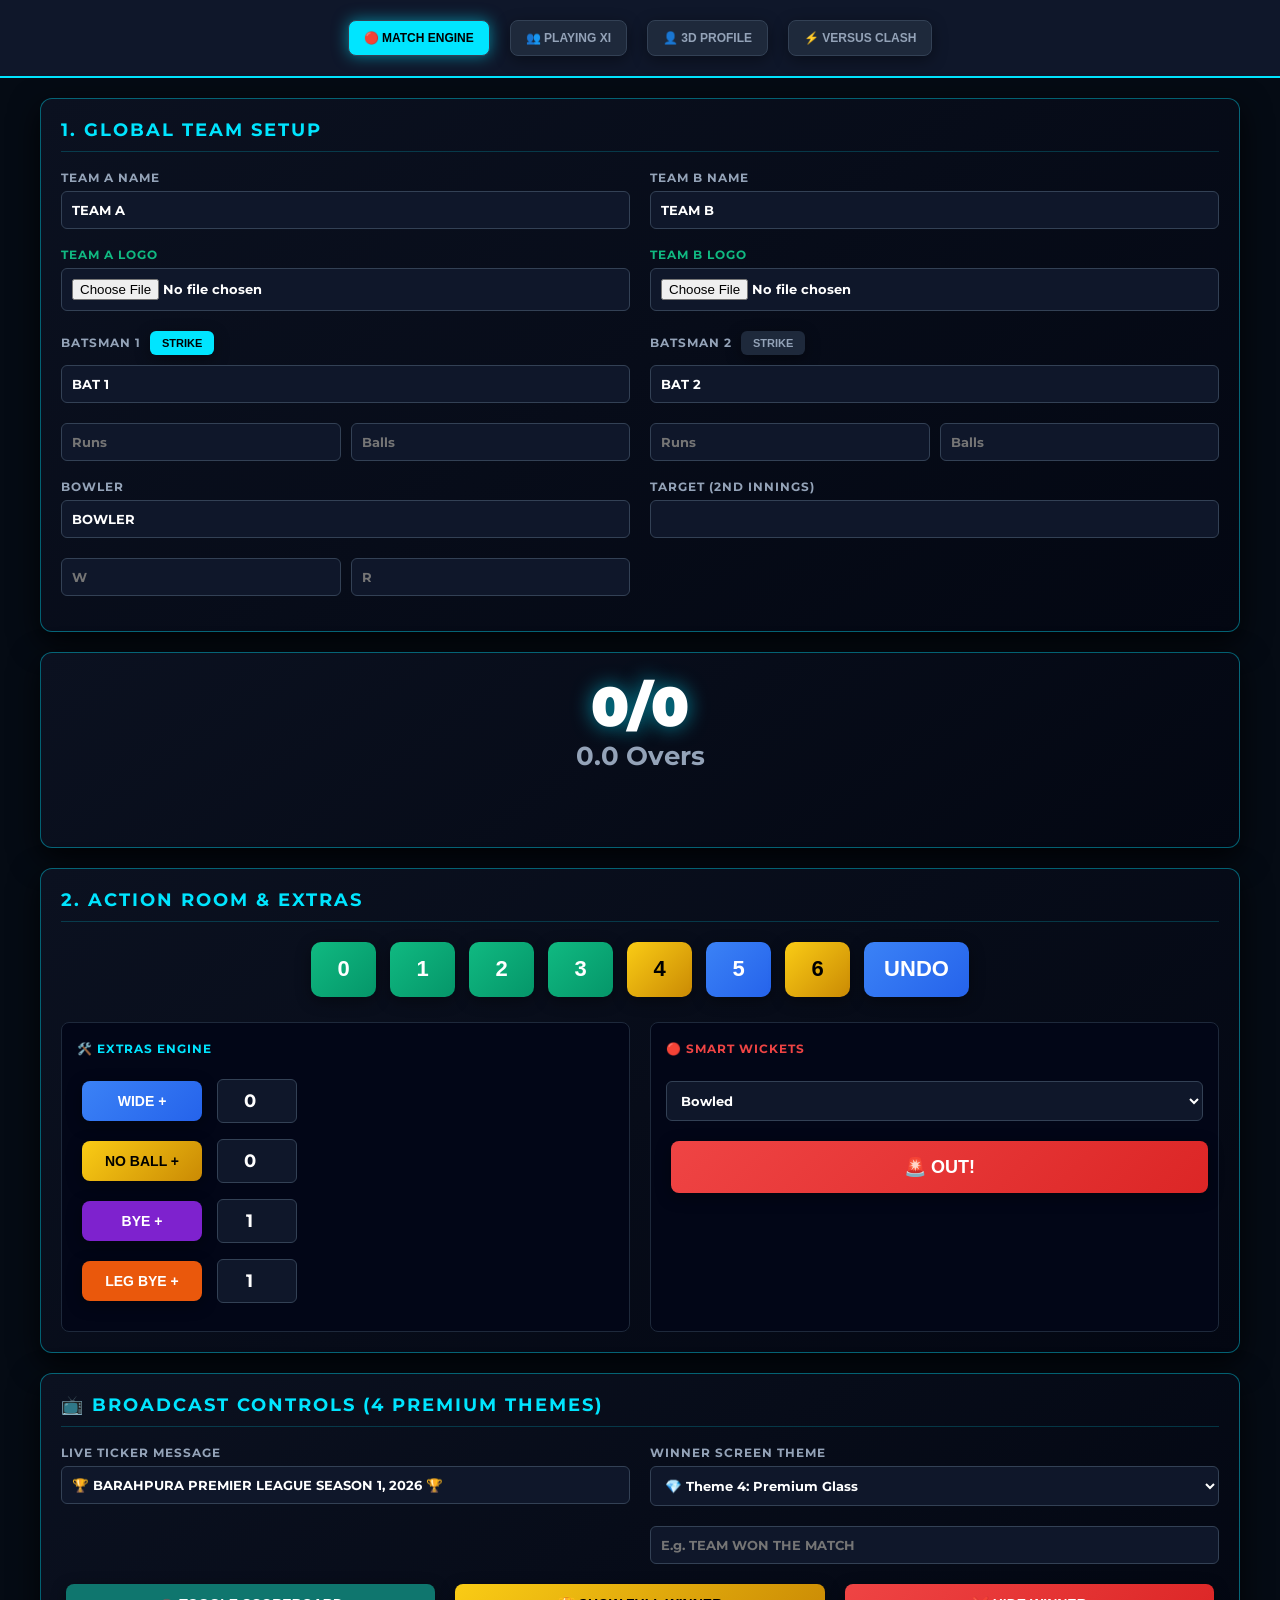
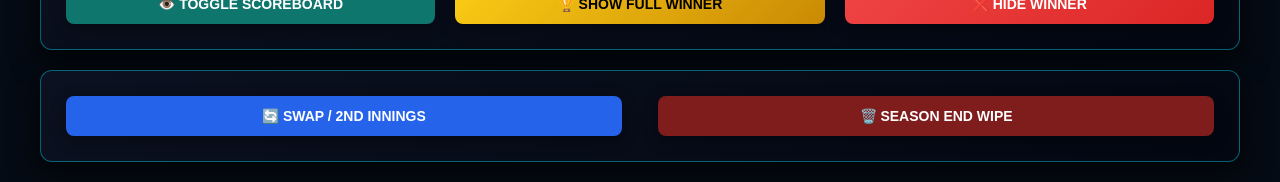
==== commit 79eff39b: "Update admin.html" ====
--- a/admin.html
+++ b/admin.html
@@ -3,7 +3,7 @@
 <head>
 <meta charset="UTF-8">
 <meta name="viewport" content="width=device-width, initial-scale=1.0">
-<title>BPL Director | V32 Studio</title>
+<title>BPL Director | V33 Nano-Core</title>
 <!-- Cropper.js for HD Cropping -->
 <link href="https://cdnjs.cloudflare.com/ajax/libs/cropperjs/1.5.13/cropper.min.css" rel="stylesheet">
 <script src="https://cdnjs.cloudflare.com/ajax/libs/cropperjs/1.5.13/cropper.min.js"></script>
@@ -49,11 +49,11 @@
 
 <!-- HD STUDIO CROPPER MODAL -->
 <div id="cropModal">
-    <h2 style="color:#00e5ff;">✂️ STUDIO CROPPER: SET PERFECT FRAME</h2>
+    <h2 style="color:#00e5ff;" id="cropTitle">✂️ SMART CROPPER</h2>
     <div id="cropContainer"><img id="cropImage" src="" style="max-width: 100%;"></div>
     <div class="crop-controls">
         <button class="red" onclick="closeCropper()">❌ CANCEL</button>
-        <button class="green" onclick="saveCrop()">✅ SAVE CROP (HD)</button>
+        <button class="green" onclick="saveCrop()">✅ SAVE CROP</button>
     </div>
 </div>
 
@@ -71,8 +71,8 @@
     <div class="card">
         <h2>1. Global Team Setup</h2>
         <div class="grid">
-            <div><label>Team A Name</label><input id="teamA"><label style="color:#10b981;">Team A Logo (HD Crop)</label><input type="file" onchange="triggerCrop(this, base64 => { matchData.teamALogo = base64; saveData(); })" accept="image/*"></div>
-            <div><label>Team B Name</label><input id="teamB"><label style="color:#10b981;">Team B Logo (HD Crop)</label><input type="file" onchange="triggerCrop(this, base64 => { matchData.teamBLogo = base64; saveData(); })" accept="image/*"></div>
+            <div><label>Team A Name</label><input id="teamA"><label style="color:#10b981;">Team A Logo</label><input type="file" onchange="triggerCrop(this, base64 => { matchData.teamALogo = base64; saveData(); }, 300)" accept="image/*"></div>
+            <div><label>Team B Name</label><input id="teamB"><label style="color:#10b981;">Team B Logo</label><input type="file" onchange="triggerCrop(this, base64 => { matchData.teamBLogo = base64; saveData(); }, 300)" accept="image/*"></div>
         </div>
         <div class="grid">
             <div><label>Batsman 1 <button id="btnStrike1" class="badge active" onclick="setStrike(1)">STRIKE</button></label><input id="b1Name"><div style="display:flex; gap:10px;"><input id="b1Runs" type="number" placeholder="Runs"><input id="b1Balls" type="number" placeholder="Balls"></div></div>
@@ -125,10 +125,10 @@
             <div>
                 <label>WINNER SCREEN THEME</label>
                 <select id="winnerTheme" onchange="matchData.winnerTheme = this.value; saveData();">
-                    <option value="gold">🏆 Theme 1: Golden Glory (Particles)</option>
-                    <option value="cyber">🔵 Theme 2: Cyber Strike (Glitch)</option>
-                    <option value="fire">🔴 Theme 3: Crimson Hellfire (Pulse)</option>
-                    <option value="glass">💎 Theme 4: Premium Glassmorphism (New)</option>
+                    <option value="gold">🏆 Theme 1: Golden Glory</option>
+                    <option value="cyber">🔵 Theme 2: Cyber Strike</option>
+                    <option value="fire">🔴 Theme 3: Crimson Hellfire</option>
+                    <option value="glass">💎 Theme 4: Premium Glass</option>
                 </select>
                 <input id="winnerText" placeholder="E.g. TEAM WON THE MATCH">
             </div>
@@ -153,10 +153,9 @@
         <input id="xiTopText" placeholder="E.g. TEAM PLAYING XI">
     </div>
     
-    <!-- XI CUSTOM LOGOS ADDED -->
     <div class="card grid">
-        <div style="background:#020617; padding:10px; border:1px solid #10b981; border-radius:5px;"><label style="color:#10b981;">Team A Custom Logo (For XI)</label><input type="file" onchange="triggerCrop(this, base64 => { matchData.xiLogoA = base64; saveData(); })" accept="image/*"></div>
-        <div style="background:#020617; padding:10px; border:1px solid #10b981; border-radius:5px;"><label style="color:#10b981;">Team B Custom Logo (For XI)</label><input type="file" onchange="triggerCrop(this, base64 => { matchData.xiLogoB = base64; saveData(); })" accept="image/*"></div>
+        <div style="background:#020617; padding:10px; border:1px solid #10b981; border-radius:5px;"><label style="color:#10b981;">Team A Custom Logo (For XI)</label><input type="file" onchange="triggerCrop(this, base64 => { matchData.xiLogoA = base64; saveData(); }, 300)" accept="image/*"></div>
+        <div style="background:#020617; padding:10px; border:1px solid #10b981; border-radius:5px;"><label style="color:#10b981;">Team B Custom Logo (For XI)</label><input type="file" onchange="triggerCrop(this, base64 => { matchData.xiLogoB = base64; saveData(); }, 300)" accept="image/*"></div>
     </div>
 
     <div class="card">
@@ -200,12 +199,12 @@
 
         <div class="grid">
             <div>
-                <label>Player Name (Auto-filled or Custom)</label><input id="profName">
+                <label>Player Name</label><input id="profName">
                 <label>Manual Photo Override (Crop Tool)</label>
-                <input type="file" onchange="triggerCrop(this, base64 => { matchData.profImg = base64; saveData(); })" accept="image/*">
+                <input type="file" onchange="triggerCrop(this, base64 => { matchData.profImg = base64; saveData(); }, 500)" accept="image/*">
                 
-                <label style="color:#dc2626; margin-top:15px;">Card Bottom Custom Logo (Optional)</label>
-                <input type="file" onchange="triggerCrop(this, base64 => { matchData.profLogo = base64; saveData(); })" accept="image/*">
+                <label style="color:#dc2626; margin-top:15px;">Card Bottom Custom Logo</label>
+                <input type="file" onchange="triggerCrop(this, base64 => { matchData.profLogo = base64; saveData(); }, 200)" accept="image/*">
             </div>
             <div>
                 <label>Primary Stat Value (E.g. "1")</label><input id="profS1V" placeholder="E.g. 1">
@@ -220,7 +219,7 @@
 <div id="tab-vs" class="tab-content">
     <div class="card">
          <div style="display:flex; justify-content:space-between; align-items:center;">
-            <h2>Versus Clash Engine (E-Sports Grade)</h2>
+            <h2>Versus Clash Engine (E-Sports)</h2>
             <div><button class="blue" onclick="toggleFlag('showVs', true)">SHOW CLASH</button><button class="red" onclick="toggleFlag('showVs', false)">HIDE</button></div>
         </div>
         <div align="center" style="margin-bottom: 15px;"><label>Center Title</label><input id="vsTitle" placeholder="E.g. CAPTAINS" style="width:50%;"></div>
@@ -228,18 +227,18 @@
             <div style="background:#1e293b; padding:15px; border-radius:8px;">
                 <h3 style="color:#a855f7;">LEFT SIDE</h3>
                 <label>Custom Team Name</label><input id="vsTeamLName" placeholder="Leave blank for Global Team A">
-                <label>Custom Team Logo (Crop)</label><input type="file" onchange="triggerCrop(this, base64 => { matchData.vsLogoL = base64; saveData(); })" accept="image/*">
+                <label>Custom Team Logo (Crop)</label><input type="file" onchange="triggerCrop(this, base64 => { matchData.vsLogoL = base64; saveData(); }, 300)" accept="image/*">
                 <hr style="border-color:#334155; margin:15px 0;">
                 <label>Player Name</label><input id="vsLeftName">
-                <label>Player Photo (Crop)</label><input type="file" onchange="triggerCrop(this, base64 => { matchData.vsLeftImg = base64; saveData(); })" accept="image/*">
+                <label>Player Photo (Crop)</label><input type="file" onchange="triggerCrop(this, base64 => { matchData.vsLeftImg = base64; saveData(); }, 500)" accept="image/*">
             </div>
             <div style="background:#1e293b; padding:15px; border-radius:8px;">
                 <h3 style="color:#ef4444;">RIGHT SIDE</h3>
                 <label>Custom Team Name</label><input id="vsTeamRName" placeholder="Leave blank for Global Team B">
-                <label>Custom Team Logo (Crop)</label><input type="file" onchange="triggerCrop(this, base64 => { matchData.vsLogoR = base64; saveData(); })" accept="image/*">
+                <label>Custom Team Logo (Crop)</label><input type="file" onchange="triggerCrop(this, base64 => { matchData.vsLogoR = base64; saveData(); }, 300)" accept="image/*">
                 <hr style="border-color:#334155; margin:15px 0;">
                 <label>Player Name</label><input id="vsRightName">
-                <label>Player Photo (Crop)</label><input type="file" onchange="triggerCrop(this, base64 => { matchData.vsRightImg = base64; saveData(); })" accept="image/*">
+                <label>Player Photo (Crop)</label><input type="file" onchange="triggerCrop(this, base64 => { matchData.vsRightImg = base64; saveData(); }, 500)" accept="image/*">
             </div>
         </div>
     </div>
@@ -248,7 +247,8 @@
 </div>
 
 <script>
-const DB_KEY = "BPL_ULTRA_V32"; 
+// V33 NANO CORE - CRASH PROOF
+const DB_KEY = "BPL_ULTRA_V33"; 
 
 let defaultData = { 
     teamA: "TEAM A", teamB: "TEAM B", teamALogo: "", teamBLogo: "", 
@@ -265,34 +265,40 @@
 let matchData;
 try { let saved = localStorage.getItem(DB_KEY); matchData = saved ? JSON.parse(saved) : JSON.parse(JSON.stringify(defaultData)); } catch(e) { matchData = JSON.parse(JSON.stringify(defaultData)); }
 
-function saveData() { try { localStorage.setItem(DB_KEY, JSON.stringify(matchData)); } catch(e) { alert("🚨 Error: Storage Limit!"); } }
-
-// 💥 STUDIO CROPPER ENGINE 💥
+function saveData() { 
+    try { localStorage.setItem(DB_KEY, JSON.stringify(matchData)); } 
+    catch(e) { alert("🚨 Browser memory limit (5MB) saved you! But wait, try clearing your history or lowering image size."); } 
+}
+
+// 💥 NANO-CORE CROPPER LOGIC (Prevents Storage Crash) 💥
 let cropper = null;
 let currentCropCallback = null;
-
-function triggerCrop(inputElement, callback) {
+let currentCropSize = 300; 
+
+function triggerCrop(inputElement, callback, size = 300) {
     if (inputElement.files && inputElement.files[0]) {
+        currentCropSize = size; 
+        document.getElementById('cropTitle').innerText = "✂️ SMART CROPPER (" + size + "px)";
         let reader = new FileReader();
         reader.onload = function(e) {
             document.getElementById('cropImage').src = e.target.result;
             document.getElementById('cropModal').style.display = 'flex';
             if (cropper) cropper.destroy();
-            // Force 1:1 Aspect ratio so image perfectly fits the 3D Profile Frame and VS boxes
             cropper = new Cropper(document.getElementById('cropImage'), { aspectRatio: 1, viewMode: 1 });
             currentCropCallback = callback;
         };
         reader.readAsDataURL(inputElement.files[0]);
-        inputElement.value = ''; // Reset input so same file can be selected again
+        inputElement.value = ''; 
     }
 }
 
 function closeCropper() { document.getElementById('cropModal').style.display = 'none'; if(cropper) cropper.destroy(); }
+
 function saveCrop() {
     if(!cropper) return;
-    // Export exactly at 600x600 for HD resolution but low file size
-    let canvas = cropper.getCroppedCanvas({ width: 600, height: 600 });
-    let base64 = canvas.toDataURL('image/webp', 0.85); // 85% WebP is extremely light and HD
+    // Compress at strict dynamic sizes to avoid LocalStorage Quota Error
+    let canvas = cropper.getCroppedCanvas({ width: currentCropSize, height: currentCropSize });
+    let base64 = canvas.toDataURL('image/webp', 0.65); // 0.65 is the sweet spot for visual quality + small size
     if(currentCropCallback) currentCropCallback(base64);
     closeCropper();
 }
@@ -322,8 +328,8 @@
     ['A', 'B'].forEach(t => {
         let html = "";
         for(let i=0; i<11; i++) { 
-            // Using Studio Cropper for Playing XI images too
-            html += `<div class="player-row"><input type="text" placeholder="Player ${i+1}" value="${matchData['xi'+t][i].name}" oninput="updateXi('${t}', ${i}, 'name', this.value)"><input type="file" accept="image/*" onchange="triggerCrop(this, base64 => { updateXi('${t}', ${i}, 'img', base64); })"></div>`; 
+            // 💥 XI Images forced to 200px max, keeping size tiny! 💥
+            html += `<div class="player-row"><input type="text" placeholder="Player ${i+1}" value="${matchData['xi'+t][i].name}" oninput="updateXi('${t}', ${i}, 'name', this.value)"><input type="file" accept="image/*" onchange="triggerCrop(this, base64 => { updateXi('${t}', ${i}, 'img', base64); }, 200)"></div>`; 
         }
         document.getElementById(`xi${t}-container`).innerHTML = html;
     });
@@ -332,8 +338,13 @@
 
 function saveHistory() { 
     let snap = JSON.parse(JSON.stringify(matchData)); delete snap.history; 
-    snap.xiA = []; snap.xiB = []; snap.profImg = ""; snap.vsLeftImg = ""; snap.vsRightImg = ""; snap.teamALogo = ""; snap.teamBLogo = ""; snap.vsLogoL = ""; snap.vsLogoR = ""; snap.profLogo = ""; snap.xiLogoA = ""; snap.xiLogoB = "";
-    matchData.history.push(snap); if(matchData.history.length > 8) matchData.history.shift(); 
+    
+    // 🔥 STRIP ALL HEAVY IMAGES FROM HISTORY TO PREVENT CRASH 🔥
+    snap.xiA.forEach(p => p.img = ""); snap.xiB.forEach(p => p.img = "");
+    snap.profImg = ""; snap.vsLeftImg = ""; snap.vsRightImg = ""; snap.teamALogo = ""; snap.teamBLogo = ""; snap.vsLogoL = ""; snap.vsLogoR = ""; snap.profLogo = ""; snap.xiLogoA = ""; snap.xiLogoB = "";
+    
+    matchData.history.push(snap); 
+    if(matchData.history.length > 5) matchData.history.shift(); // Keep only 5 undos to save memory
 }
 
 function getOvers() { return Math.floor(matchData.balls / 6) + "." + (matchData.balls % 6); }
